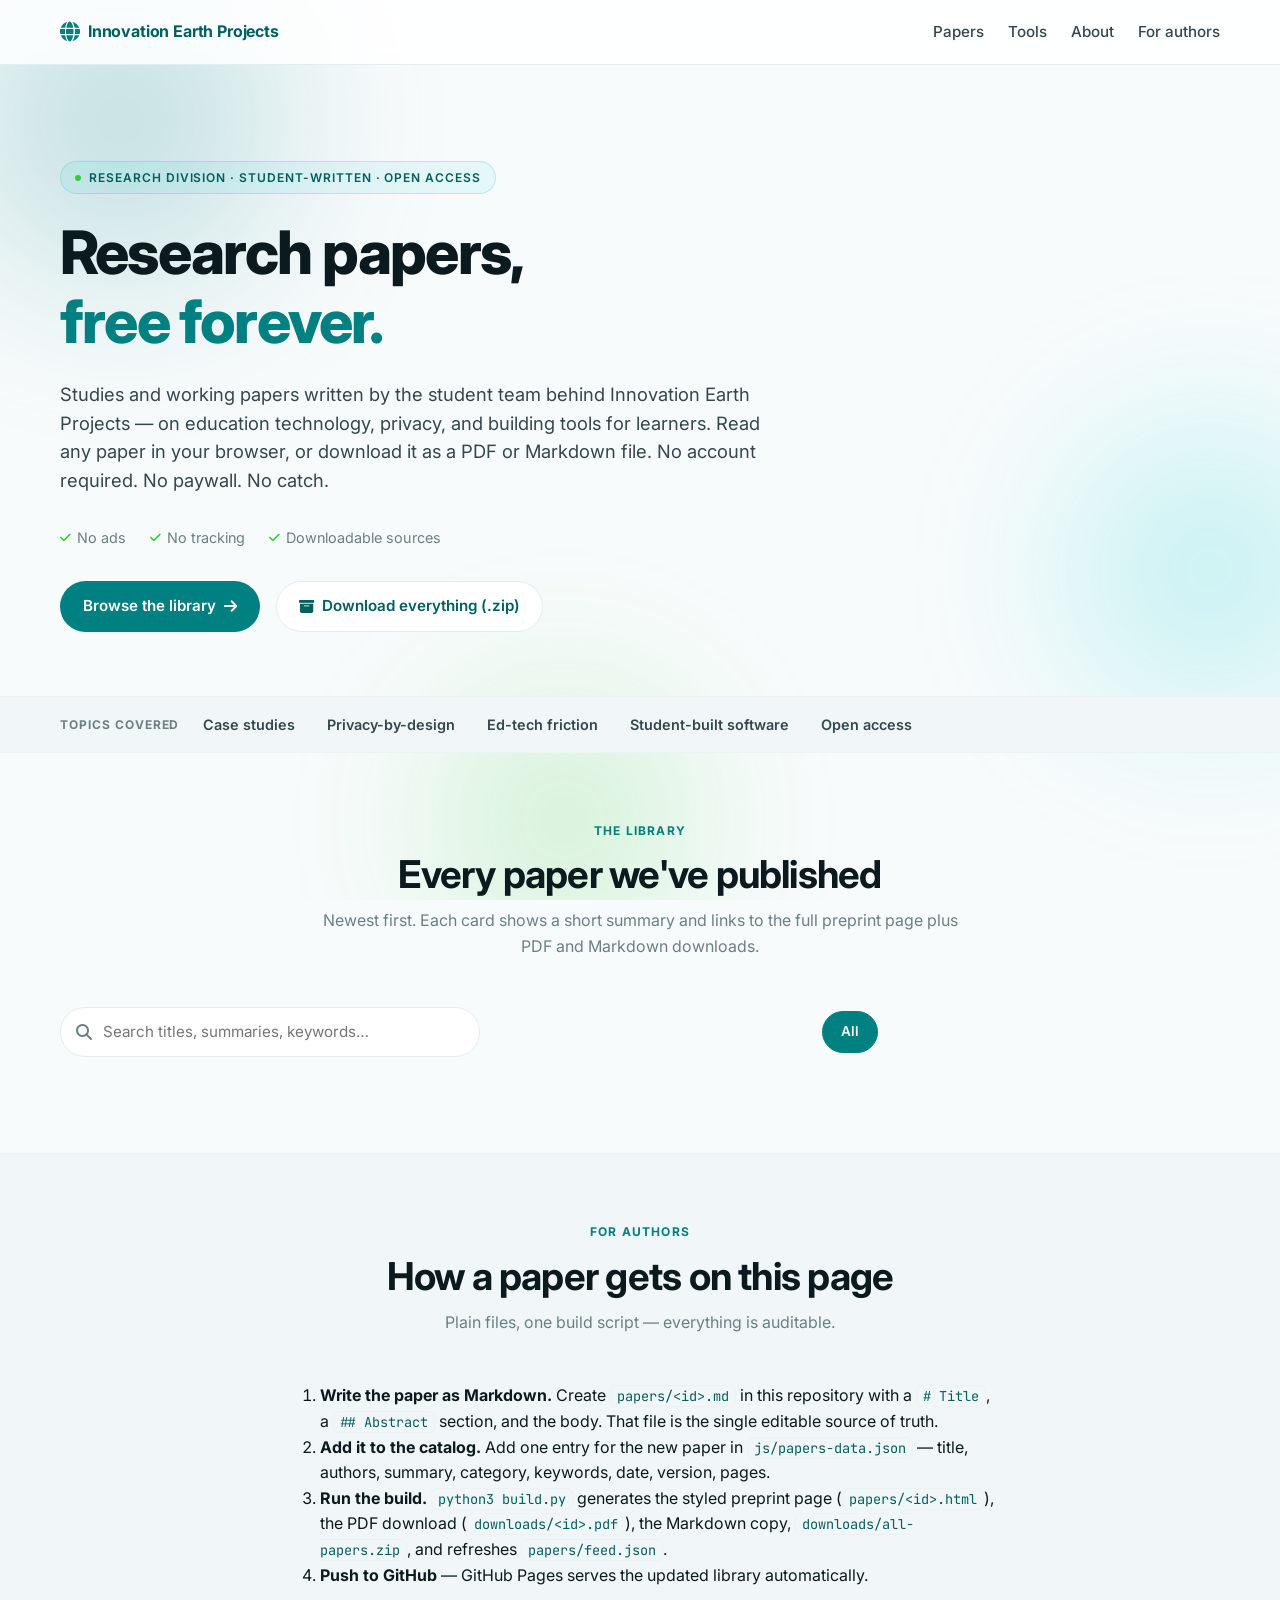
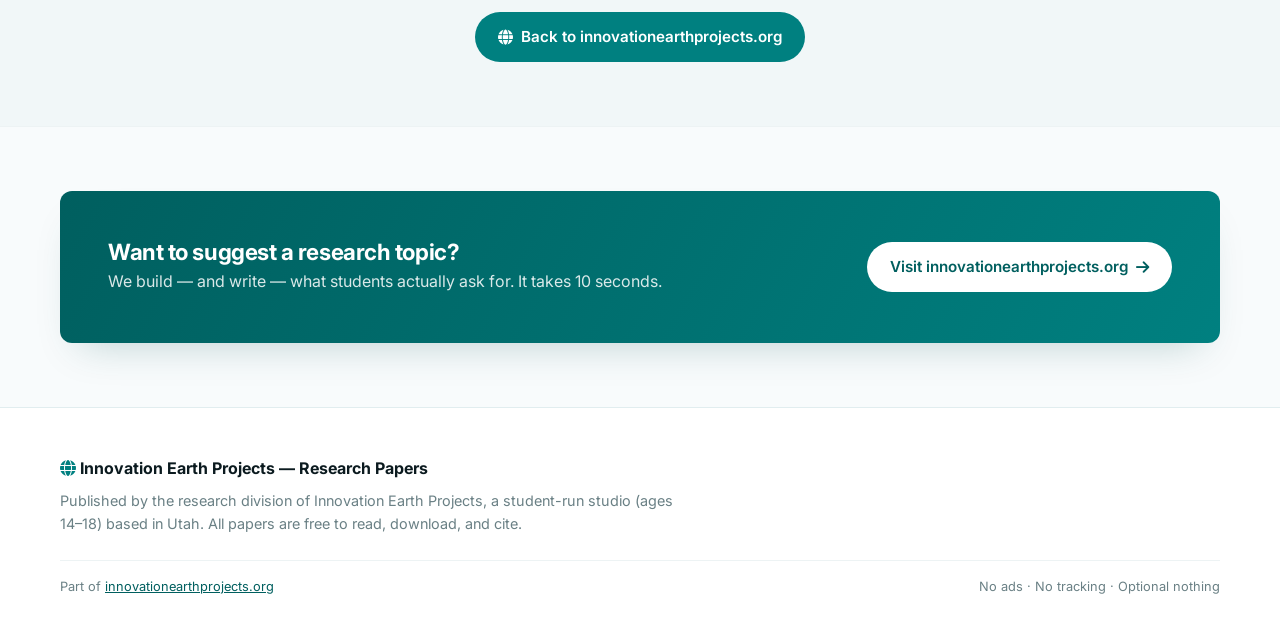
==== index.html @ 9d974336 "Remove admin publishing; this is a download site the main website links to Per new direction: no sha" ====
<!DOCTYPE html>
<html lang="en">
<head>
<meta charset="UTF-8" />
<meta name="viewport" content="width=device-width, initial-scale=1.0" />
<title>Research Papers — Innovation Earth Projects</title>
<meta name="description" content="Free research papers from the research division of Innovation Earth Projects. Read online or download as PDF — no account required." />
<link rel="preconnect" href="https://fonts.googleapis.com" />
<link rel="preconnect" href="https://fonts.gstatic.com" crossorigin />
<link href="https://fonts.googleapis.com/css2?family=Inter:wght@400;500;600;700;800&family=JetBrains+Mono:wght@500;700&display=swap" rel="stylesheet" />
<link rel="stylesheet" href="https://cdnjs.cloudflare.com/ajax/libs/font-awesome/6.4.0/css/all.min.css" />
<link rel="stylesheet" href="css/styles.css" />
</head>
<body data-page="library">

<!-- Decorative animated background (see css/styles.css section 5) -->
<div class="bg-orbs" aria-hidden="true">
  <span class="orb orb--teal"></span>
  <span class="orb orb--cyan"></span>
  <span class="orb orb--lime"></span>
</div>

<header class="nav">
  <div class="nav__inner">
    <!-- Brand links back to the main IEP website -->
    <a class="nav__brand" href="https://innovationearthprojects.org/home/">
      <span class="nav__mark"><i class="fas fa-globe"></i></span>
      <span class="nav__wordmark">Innovation Earth Projects</span>
    </a>
    <nav class="nav__links">
      <a href="index.html">Papers</a>
      <a href="https://innovationearthprojects.org/products">Tools</a>
      <a href="https://innovationearthprojects.org/about">About</a>
      <a href="#how-to-add">For authors</a>
    </nav>
  </div>
</header>

<main>

  <!-- HERO -->
  <section class="hero">
    <div class="container">
      <span class="eyebrow--animated">
        <span class="eyebrow__dot"></span>
        Research division · Student-written · Open access
      </span>
      <h1 class="hero__title">Research papers,<br /><span class="accent">free forever.</span></h1>
      <p class="hero__lede">
        Studies and working papers written by the student team behind
        Innovation Earth Projects — on education technology, privacy,
        and building tools for learners. Read any paper in your browser,
        or download it as a PDF or Markdown file. No account required.
        No paywall. No catch.
      </p>
      <ul class="hero__meta">
        <li><i class="fas fa-check"></i> No ads</li>
        <li><i class="fas fa-check"></i> No tracking</li>
        <li><i class="fas fa-check"></i> Downloadable sources</li>
      </ul>
      <div class="hero__actions">
        <a href="#library" class="btn btn--primary">Browse the library <i class="fas fa-arrow-right"></i></a>
        <a href="downloads/all-papers.zip" class="btn btn--secondary" download><i class="fas fa-box-archive"></i> Download everything (.zip)</a>
      </div>
    </div>
  </section>

  <!-- TRUST BAR -->
  <section class="trust-bar">
    <div class="container trust-bar__inner">
      <span class="trust-bar__label">Topics covered</span>
      <div class="trust-bar__logos">
        <span>Case studies</span><span>Privacy-by-design</span><span>Ed-tech friction</span>
        <span>Student-built software</span><span>Open access</span>
      </div>
    </div>
  </section>

  <!-- PAPER LIBRARY: cards are generated by js/papers.js from js/papers-data.json -->
  <section class="section" id="library">
    <div class="container">
      <header class="section__head reveal">
        <span class="eyebrow">The library</span>
        <h2 class="section__title">Every paper we've published</h2>
        <p class="section__sub">Newest first. Each card shows a short summary and links to the full preprint page plus PDF and Markdown downloads.</p>
      </header>

      <div class="library-controls reveal">
        <div class="search">
          <i class="fas fa-magnifying-glass"></i>
          <input id="paper-search" type="search" placeholder="Search titles, summaries, keywords…" aria-label="Search papers" />
        </div>
        <div class="filters" id="category-filters"><!-- buttons injected by papers.js --></div>
        <span class="result-count" id="result-count" aria-live="polite"></span>
      </div>

      <div class="grid" id="paper-grid"><!-- paper cards injected by papers.js --></div>
      <p id="no-results" hidden>No papers match your search yet. Try different words — or <a href="https://innovationearthprojects.org/home/">suggest a topic</a>.</p>
    </div>
  </section>

  <!-- HOW TO ADD A PAPER (author instructions, human-auditable) -->
  <section class="section section--tint" id="how-to-add">
    <div class="container">
      <header class="section__head reveal">
        <span class="eyebrow">For authors</span>
        <h2 class="section__title">How a paper gets on this page</h2>
        <p class="section__sub">Plain files, one build script — everything is auditable.</p>
      </header>
      <ol class="num-list container" style="max-width:720px;margin-inline:auto;font-size:1rem">
        <li><strong>Write the paper as Markdown.</strong> Create <code>papers/&lt;id&gt;.md</code> in this repository with a <code># Title</code>, a <code>## Abstract</code> section, and the body. That file is the single editable source of truth.</li>
        <li><strong>Add it to the catalog.</strong> Add one entry for the new paper in <code>js/papers-data.json</code> — title, authors, summary, category, keywords, date, version, pages.</li>
        <li><strong>Run the build.</strong> <code>python3 build.py</code> generates the styled preprint page (<code>papers/&lt;id&gt;.html</code>), the PDF download (<code>downloads/&lt;id&gt;.pdf</code>), the Markdown copy, <code>downloads/all-papers.zip</code>, and refreshes <code>papers/feed.json</code>.</li>
        <li><strong>Push to GitHub</strong> — GitHub Pages serves the updated library automatically.</li>
      </ol>
      <div class="container" style="text-align:center;margin-top:1.5rem">
        <a href="https://innovationearthprojects.org/home/" class="btn btn--primary"><i class="fas fa-globe"></i> Back to innovationearthprojects.org</a>
      </div>
    </div>
  </section>

  <!-- CTA BAND -->
  <section class="section">
    <div class="container">
      <div class="cta reveal">
        <div>
          <h2>Want to suggest a research topic?</h2>
          <p>We build — and write — what students actually ask for. It takes 10 seconds.</p>
        </div>
        <a href="https://innovationearthprojects.org/home/" class="btn btn--primary">
          Visit innovationearthprojects.org <i class="fas fa-arrow-right"></i>
        </a>
      </div>
    </div>
  </section>

</main>

<footer class="footer">
  <div class="container">
    <div class="footer__brand"><i class="fas fa-globe" style="color:var(--teal)"></i> Innovation Earth Projects — Research Papers</div>
    <p class="footer__tagline">Published by the research division of Innovation Earth Projects, a student-run studio (ages 14–18) based in Utah. All papers are free to read, download, and cite.</p>
    <div class="footer__bottom">
      <span>Part of <a href="https://innovationearthprojects.org/home/">innovationearthprojects.org</a></span>
      <span>No ads · No tracking · Optional nothing</span>
    </div>
  </div>
</footer>

<script src="js/papers.js"></script>
<script src="js/main.js"></script>
</body>
</html>
---- css/styles.css ----
/* ============================================================
   styles.css — Innovation Earth Projects · Research Papers site
   ------------------------------------------------------------
   Design tokens replicate the IEP main site (teal/cyan/lime,
   Inter + JetBrains Mono). Sections are numbered so a human
   reviewer can jump straight to what they need:

     1. Design tokens          6. Hero
     2. Base / typography      7. Library grid + paper cards
     3. Navigation             8. Filters + search bar
     4. Buttons / chips        9. Paper detail page
     5. Background orbs       10. Footer, motion, print
   ============================================================ */

/* ---------- 1. DESIGN TOKENS (from innovationearthprojects.org) ---------- */
:root {
  --teal:#008080; --teal-deep:#005F5F; --cyan:#00CED1; --blue:#1E90FF;
  --lime:#32CD32; --green-dark:#006400;
  --bg:#F8FBFC; --surface:#FFFFFF; --surface-alt:#F1F7F8;
  --border:#E1EDEF; --border-soft:#EDF3F4;
  --ink:#0B1A1F; --ink-soft:#33474D; --muted:#6A8085;
  --font:'Inter',system-ui,-apple-system,'Segoe UI',Roboto,sans-serif;
  --mono:'JetBrains Mono',ui-monospace,Menlo,monospace;
  --fs-display:clamp(2.25rem,5vw,3.75rem);
  --s-2:8px; --s-3:12px; --s-4:16px; --s-5:24px; --s-6:32px; --s-7:48px; --s-8:64px; --s-9:96px;
  --r-sm:6px; --r-md:8px; --r-lg:12px; --r-pill:999px;
  --shadow-sm:0 1px 2px rgba(0,60,60,.05);
  --shadow-md:0 8px 24px -12px rgba(0,80,80,.15);
  --shadow-lg:0 20px 40px -20px rgba(0,80,80,.25);
  --ease:cubic-bezier(.2,.7,.2,1); --dur:200ms;
  --container:1160px; --nav-h:64px;
}

/* ---------- 2. BASE ---------- */
*,*::before,*::after{box-sizing:border-box}
html{scroll-behavior:smooth;-webkit-text-size-adjust:100%;scroll-padding-top:calc(var(--nav-h) + var(--s-4))}
body{margin:0;font-family:var(--font);font-size:1rem;line-height:1.6;color:var(--ink);
  background:var(--bg);-webkit-font-smoothing:antialiased;min-height:100vh;display:flex;flex-direction:column}
main{flex:1}
a{color:var(--teal-deep)}
h1,h2,h3,h4{margin:0 0 var(--s-3);color:var(--ink);letter-spacing:-0.02em;line-height:1.15;font-weight:700}
p{margin:0 0 var(--s-4);color:var(--ink-soft)}
code{font-family:var(--mono);background:var(--surface-alt);border:1px solid var(--border-soft);
  border-radius:var(--r-sm);padding:1px 6px;font-size:.85em;color:var(--teal-deep)}
ul{padding-left:var(--s-5);color:var(--ink-soft)}
.container{width:min(var(--container),100% - 2rem);margin-inline:auto}

/* ---------- 3. NAVIGATION (sticky glass bar, as on the IEP site) ---------- */
.nav{position:sticky;top:0;z-index:50;background:rgba(255,255,255,.85);
  backdrop-filter:saturate(140%) blur(10px);-webkit-backdrop-filter:saturate(140%) blur(10px);
  border-bottom:1px solid var(--border)}
.nav__inner{width:min(var(--container),100% - 2rem);margin-inline:auto;height:var(--nav-h);
  display:flex;align-items:center;gap:var(--s-5)}
.nav__brand{display:inline-flex;align-items:center;gap:var(--s-2);color:var(--teal-deep);
  font-weight:700;font-size:1rem;letter-spacing:-0.01em;text-decoration:none}
.nav__mark{display:inline-flex;color:var(--teal);font-size:1.25rem}
.nav__links{display:flex;gap:var(--s-5);margin-left:auto}
.nav__links a{position:relative;color:var(--ink-soft);font-weight:500;font-size:.95rem;
  padding:6px 0;text-decoration:none;transition:color var(--dur) var(--ease)}
.nav__links a::before{content:"";position:absolute;left:0;bottom:-2px;width:100%;height:2px;
  background:var(--cyan);transform:scaleX(0);transform-origin:left;transition:transform .3s var(--ease)}
.nav__links a:hover{color:var(--teal)}
.nav__links a:hover::before{transform:scaleX(1)}
@media(max-width:720px){.nav__links{display:none}}

/* ---------- 4. BUTTONS & CHIPS ---------- */
.btn{display:inline-flex;align-items:center;gap:8px;padding:12px 22px;border-radius:var(--r-pill);
  font-weight:600;font-size:.95rem;text-decoration:none;border:1px solid transparent;
  transition:transform var(--dur) var(--ease), box-shadow var(--dur) var(--ease), background var(--dur)}
.btn--primary{background:var(--teal);color:#fff}
.btn--primary:hover{background:var(--teal-deep);transform:translateY(-2px);box-shadow:0 8px 20px -8px rgba(0,128,128,.5)}
.btn--secondary{background:var(--surface);color:var(--teal-deep);border-color:var(--border)}
.btn--secondary:hover{border-color:var(--cyan);transform:translateY(-2px)}
.btn--ghost{background:transparent;color:var(--muted)}
.btn--ghost:hover{color:var(--teal)}
.btn--sm{padding:9px 16px;font-size:.85rem}
.chip{padding:8px 14px;background:var(--surface);border:1px solid var(--border);border-radius:var(--r-pill);
  font-size:.8rem;color:var(--ink-soft);display:inline-flex;align-items:center;gap:6px}

/* ---------- 5. BACKGROUND ORBS (hero signature effect) ---------- */
.bg-orbs{position:fixed;inset:0;pointer-events:none;overflow:hidden;z-index:0}
.bg-orbs .orb{position:absolute;border-radius:50%;filter:blur(80px);opacity:.3;will-change:transform}
.orb--teal{width:480px;height:480px;background:radial-gradient(circle,var(--teal) 0%,transparent 70%);
  top:-120px;left:-120px;animation:float1 20s ease-in-out infinite}
.orb--cyan{width:420px;height:420px;background:radial-gradient(circle,var(--cyan) 0%,transparent 70%);
  top:40%;right:-140px;animation:float2 24s ease-in-out infinite}
.orb--lime{width:360px;height:360px;background:radial-gradient(circle,var(--lime) 0%,transparent 70%);
  bottom:-100px;left:30%;animation:float3 28s ease-in-out infinite}
@keyframes float1{0%,100%{transform:translate(0,0) scale(1)}50%{transform:translate(80px,60px) scale(1.1)}}
@keyframes float2{0%,100%{transform:translate(0,0) scale(1)}50%{transform:translate(-100px,80px) scale(.95)}}
@keyframes float3{0%,100%{transform:translate(0,0) scale(1)}50%{transform:translate(60px,-80px) scale(1.05)}}
main,.nav,.footer{position:relative;z-index:1}

/* ---------- 6. HERO ---------- */
.hero{padding:var(--s-9) 0 var(--s-8);border-bottom:1px solid var(--border-soft);position:relative;overflow:hidden}
.eyebrow--animated{display:inline-flex;align-items:center;gap:8px;padding:6px 14px;
  background:rgba(0,206,209,.08);border:1px solid rgba(0,206,209,.25);border-radius:var(--r-pill);
  color:var(--teal-deep);font-size:.75rem;font-weight:600;letter-spacing:.08em;text-transform:uppercase;
  margin-bottom:var(--s-5);animation:slideDown .6s var(--ease) both}
.eyebrow__dot{width:6px;height:6px;border-radius:50%;background:var(--lime);
  box-shadow:0 0 0 0 rgba(50,205,50,.6);animation:pulseRing 2s infinite}
@keyframes pulseRing{0%{box-shadow:0 0 0 0 rgba(50,205,50,.6)}70%{box-shadow:0 0 0 10px rgba(50,205,50,0)}100%{box-shadow:0 0 0 0 rgba(50,205,50,0)}}
@keyframes slideDown{from{opacity:0;transform:translateY(-10px)}to{opacity:1;transform:translateY(0)}}
.hero__title{font-size:var(--fs-display);margin-bottom:var(--s-5);font-weight:800;letter-spacing:-0.03em}
.hero__title .accent{color:var(--teal)}
.hero__lede{font-size:1.15rem;line-height:1.55;color:var(--ink-soft);max-width:60ch;margin-bottom:var(--s-6)}
.hero__actions{display:flex;flex-wrap:wrap;gap:var(--s-4)}
.hero__meta{list-style:none;padding:0;margin:0 0 var(--s-6);display:flex;flex-wrap:wrap;gap:var(--s-5);
  color:var(--muted);font-size:.9rem}
.hero__meta li{display:inline-flex;align-items:center;gap:6px}
.hero__meta i{color:var(--lime);font-size:.85em}

/* Trust bar strip under hero */
.trust-bar{background:var(--surface-alt);border-bottom:1px solid var(--border-soft);padding:var(--s-4) 0}
.trust-bar__inner{display:flex;align-items:center;gap:var(--s-5);flex-wrap:wrap}
.trust-bar__label{font-size:.75rem;font-weight:700;letter-spacing:.08em;text-transform:uppercase;color:var(--muted)}
.trust-bar__logos{display:flex;gap:var(--s-6);flex-wrap:wrap}
.trust-bar__logos span{font-weight:600;color:var(--ink-soft);font-size:.9rem}

/* ---------- 7. SECTIONS + LIBRARY GRID ---------- */
.section{padding:var(--s-8) 0}
.section--tint{background:var(--surface-alt);border-block:1px solid var(--border-soft)}
.section__head{text-align:center;max-width:640px;margin:0 auto var(--s-7)}
.eyebrow{display:inline-block;font-size:.75rem;font-weight:700;letter-spacing:.1em;
  text-transform:uppercase;color:var(--teal);margin-bottom:var(--s-3)}
.section__title{font-size:clamp(1.6rem,3.4vw,2.4rem)}
.section__sub{color:var(--muted)}

.grid{display:grid;grid-template-columns:repeat(auto-fill,minmax(320px,1fr));gap:var(--s-5)}
.paper-card{background:var(--surface);border:1px solid var(--border);border-radius:var(--r-lg);
  padding:var(--s-6);display:flex;flex-direction:column;gap:var(--s-3);
  box-shadow:var(--shadow-sm);transition:transform .25s var(--ease), box-shadow .25s var(--ease)}
.paper-card:hover{transform:translateY(-4px);box-shadow:var(--shadow-md)}
.paper-card[hidden]{display:none}
.paper-card__top{display:flex;justify-content:space-between;align-items:center}
.paper-card__num{font-family:var(--mono);font-size:.8rem;font-weight:700;color:var(--muted)}
.badge{padding:4px 12px;border-radius:var(--r-pill);font-size:.7rem;font-weight:700;
  letter-spacing:.05em;text-transform:uppercase}
.badge--new{background:rgba(50,205,50,.12);color:var(--green-dark)}
.badge--live{background:rgba(0,206,209,.12);color:var(--teal-deep)}
.badge--draft{background:rgba(106,128,133,.15);color:var(--muted)}
.paper-card__title{font-size:1.05rem;line-height:1.3}
.paper-card__title a{color:inherit;text-decoration:none}
.paper-card__title a:hover{color:var(--teal-deep)}
.paper-card__authors{font-size:.82rem;color:var(--teal-deep);margin:0;font-weight:600}
.paper-card__authors i{color:var(--cyan);margin-right:4px}
.paper-card__summary{font-size:.9rem;color:var(--muted);flex:1}
.paper-card__meta{list-style:none;padding:0;margin:0;display:flex;flex-wrap:wrap;gap:var(--s-4);
  font-size:.8rem;color:var(--muted)}
.paper-card__meta i{color:var(--cyan);margin-right:4px}
.paper-card__actions{display:flex;flex-wrap:wrap;gap:var(--s-2);margin-top:var(--s-2)}
.load-error{color:#b00020;padding:var(--s-5);background:#fff;border:1px solid var(--border);border-radius:var(--r-lg)}

/* ---------- 8. FILTERS + SEARCH ---------- */
.library-controls{display:flex;flex-wrap:wrap;gap:var(--s-4);align-items:center;
  justify-content:space-between;margin-bottom:var(--s-6)}
.search{position:relative;flex:1;min-width:260px;max-width:420px}
.search input{width:100%;padding:12px 16px 12px 42px;border:1px solid var(--border);
  border-radius:var(--r-pill);font:inherit;font-size:.95rem;background:var(--surface);color:var(--ink)}
.search input:focus{outline:2px solid var(--cyan);outline-offset:1px;border-color:var(--teal)}
.search i{position:absolute;left:16px;top:50%;transform:translateY(-50%);color:var(--muted)}
.filters{display:flex;flex-wrap:wrap;gap:var(--s-2)}
.filter-btn{padding:9px 18px;border-radius:var(--r-pill);border:1px solid var(--border);
  background:var(--surface);color:var(--ink-soft);font:inherit;font-size:.85rem;font-weight:600;
  cursor:pointer;transition:all var(--dur) var(--ease)}
.filter-btn:hover{border-color:var(--cyan);color:var(--teal)}
.filter-btn.is-active{background:var(--teal);border-color:var(--teal);color:#fff}
.result-count{font-size:.85rem;color:var(--muted);white-space:nowrap}
#no-results{text-align:center;color:var(--muted);padding:var(--s-8) 0}

/* ---------- 9. PAPER DETAIL PAGE (preprint layout) ---------- */
.paper{max-width:860px;margin:0 auto}
.paper p{text-align:justify;hyphens:auto;color:var(--ink-soft)}
.paper h1{font-size:clamp(2rem,4vw,3rem);margin-bottom:var(--s-5)}
.paper h2{font-size:clamp(1.5rem,3vw,2rem);margin-top:var(--s-8);padding-bottom:var(--s-2);
  border-bottom:2px solid var(--cyan);color:var(--teal-deep)}
.paper h3{font-size:1.25rem;margin-top:var(--s-6);color:var(--teal-deep)}

/* 9a. Preprint header block: series label, title, authors, badge grid */
.paper-header{margin-bottom:var(--s-6)}
.paper-header__series{display:inline-block;font-family:var(--mono);font-size:.75rem;font-weight:700;
  letter-spacing:.08em;text-transform:uppercase;color:var(--teal);background:rgba(0,206,209,.1);
  border:1px solid rgba(0,206,209,.35);border-radius:var(--r-pill);padding:5px 14px;margin-bottom:var(--s-4)}
.paper-header .h1{font-size:clamp(1.9rem,4vw,2.9rem);margin-bottom:var(--s-4)}
.paper-header__authors{font-weight:600;color:var(--ink);font-size:1.05rem;margin-bottom:var(--s-4)}
.paper-header__authors i{color:var(--teal);margin-right:6px}
.paper-header__front{display:flex;flex-wrap:wrap;gap:var(--s-2);margin-bottom:var(--s-5)}
.chip--fm{font-size:.75rem;background:var(--surface);border:1px solid var(--border);
  color:var(--muted);border-radius:var(--r-pill);padding:4px 12px;display:inline-block}
.paper-header__badges{display:flex;flex-wrap:wrap;gap:var(--s-3);margin:0}
.paper-header__badges div{background:var(--surface);border:1px solid var(--border);
  border-radius:var(--r-md);padding:10px 16px;box-shadow:var(--shadow-sm)}
.paper-header__badges dt{font-size:.68rem;font-weight:700;letter-spacing:.08em;text-transform:uppercase;color:var(--muted)}
.paper-header__badges dd{margin:2px 0 0;font-weight:600;font-size:.92rem;color:var(--ink)}

/* 9b. Abstract box (highlighted, standard preprint placement) */
.abstract-box{background:var(--surface);border:1px solid var(--border);border-left:4px solid var(--teal);
  border-radius:var(--r-md);padding:var(--s-5) var(--s-6);margin-bottom:var(--s-5);box-shadow:var(--shadow-sm)}
.abstract-box__title{font-size:.8rem;font-weight:700;letter-spacing:.1em;text-transform:uppercase;
  color:var(--teal-deep);margin:0 0 var(--s-3);border:none;padding:0}
.abstract-box__title i{margin-right:6px;color:var(--cyan)}
.abstract-box p:last-child{margin-bottom:0}

/* 9c. Summary & details card + citation box */
.pmeta-card{background:var(--surface-alt);border:1px solid var(--border-soft);border-radius:var(--r-lg);
  padding:var(--s-5) var(--s-6);margin-bottom:var(--s-6)}
.pmeta-card__title{font-size:.8rem;font-weight:700;letter-spacing:.1em;text-transform:uppercase;
  color:var(--teal-deep);margin:0 0 var(--s-3);border:none;padding:0}
.pmeta-card__title i{margin-right:6px;color:var(--cyan)}
.pmeta-card__text{font-size:.95rem;margin-bottom:var(--s-4)}
.pmeta{display:grid;gap:var(--s-2)}
.pmeta__row{display:flex;gap:var(--s-4);align-items:baseline;font-size:.9rem;
  padding:6px 0;border-top:1px dashed var(--border)}
.pmeta__label{flex:0 0 150px;color:var(--muted);font-weight:600;font-size:.8rem;text-transform:uppercase;letter-spacing:.05em}
.pmeta__label i{color:var(--cyan);margin-right:6px;width:14px;text-align:center}
.pmeta__value{color:var(--ink);font-weight:500}
.pmeta__value a.chip{text-decoration:none}
.citation{margin-top:var(--s-4);background:var(--surface);border:1px solid var(--border);
  border-radius:var(--r-md);padding:var(--s-4) var(--s-5)}
.citation__label{font-size:.7rem;font-weight:700;letter-spacing:.1em;text-transform:uppercase;color:var(--muted)}
.citation__text{font-size:.88rem;color:var(--ink-soft);margin:var(--s-2) 0 var(--s-3);line-height:1.5}

.rule{border:none;border-top:1px solid var(--border-soft);margin:var(--s-7) 0}
.paper table{width:100%;border-collapse:separate;border-spacing:0;background:var(--surface);
  border:1px solid var(--border);border-radius:var(--r-md);overflow:hidden;font-size:.9rem;margin:var(--s-5) 0}
.paper th{background:var(--surface-alt);text-align:left;padding:10px 14px;font-size:.8rem;
  letter-spacing:.04em;text-transform:uppercase;color:var(--muted)}
.paper td{padding:10px 14px;border-top:1px solid var(--border-soft);vertical-align:top;color:var(--ink-soft)}
.table-wrap{overflow-x:auto}
.paper-detail__crumbs{margin-bottom:var(--s-6)}
.paper-detail__crumbs a{text-decoration:none;font-weight:600;font-size:.9rem}
.paper-detail__downloads{display:flex;flex-wrap:wrap;gap:var(--s-3);margin-top:var(--s-5)}

/* CTA band (used at bottom of library page) */
.cta{display:flex;align-items:center;justify-content:space-between;gap:var(--s-5);flex-wrap:wrap;
  background:linear-gradient(120deg,var(--teal-deep),var(--teal));color:#fff;
  border-radius:var(--r-lg);padding:var(--s-7);box-shadow:var(--shadow-lg)}
.cta h2{color:#fff;margin-bottom:4px;font-size:1.4rem}
.cta p{color:rgba(255,255,255,.85);margin:0}
.cta .btn--primary{background:#fff;color:var(--teal-deep)}
.cta .btn--primary:hover{background:var(--surface-alt)}

/* ---------- 10. FOOTER, MOTION, PRINT ---------- */
.footer{border-top:1px solid var(--border);padding:var(--s-7) 0 var(--s-6);background:var(--surface)}
.footer__brand{font-weight:700;margin-bottom:var(--s-2)}
.footer__tagline{color:var(--muted);font-size:.9rem;max-width:70ch}
.footer__bottom{display:flex;justify-content:space-between;gap:var(--s-4);flex-wrap:wrap;
  margin-top:var(--s-5);padding-top:var(--s-4);border-top:1px solid var(--border-soft);
  color:var(--muted);font-size:.8rem}

.reveal{opacity:0;transform:translateY(18px);transition:opacity .6s var(--ease), transform .6s var(--ease)}
.reveal.is-visible{opacity:1;transform:none}
@media(prefers-reduced-motion:reduce){
  .reveal{opacity:1;transform:none;transition:none}
  .orb{animation:none}
  .eyebrow--animated{animation:none}
  html{scroll-behavior:auto}
}
@media print{
  .nav,.footer,.bg-orbs,.library-controls,.cta,.hero__actions,.paper-detail__downloads{display:none}
  body{background:#fff}
  .section{padding:12pt 0}
}
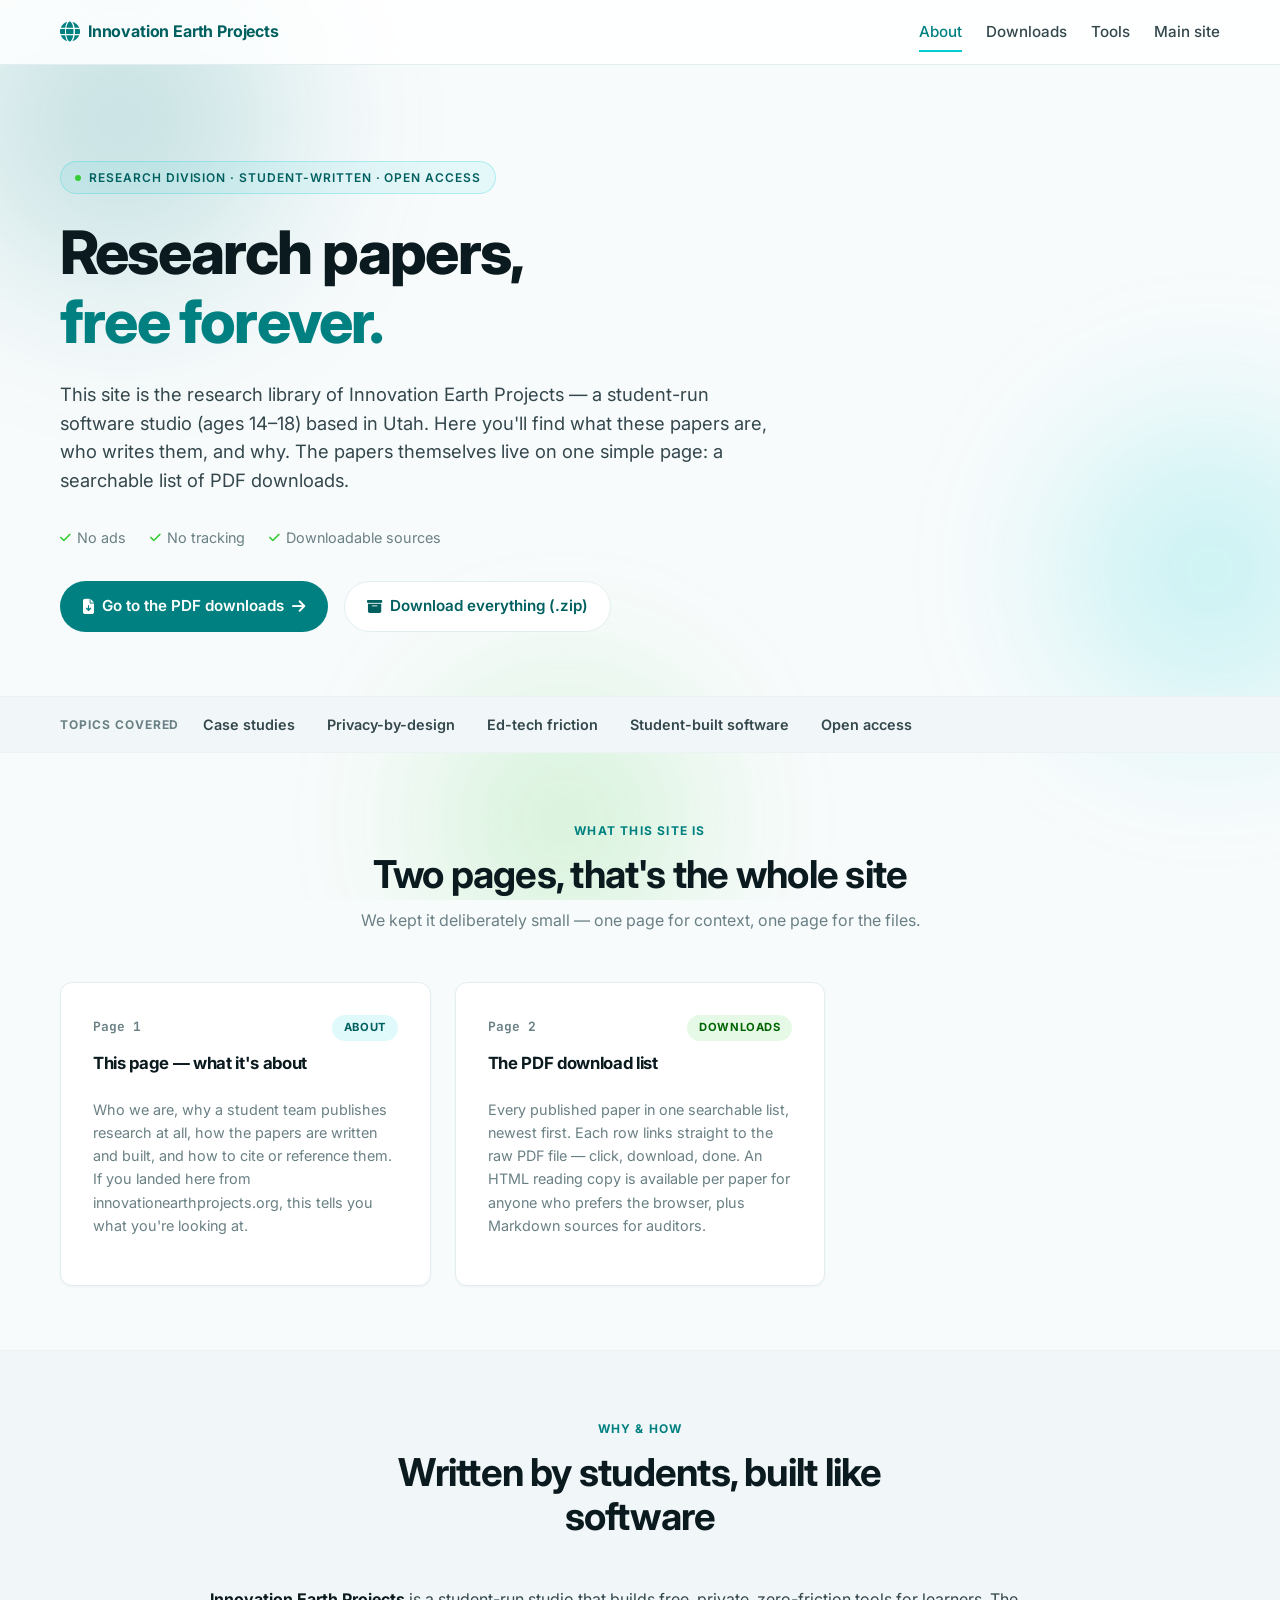
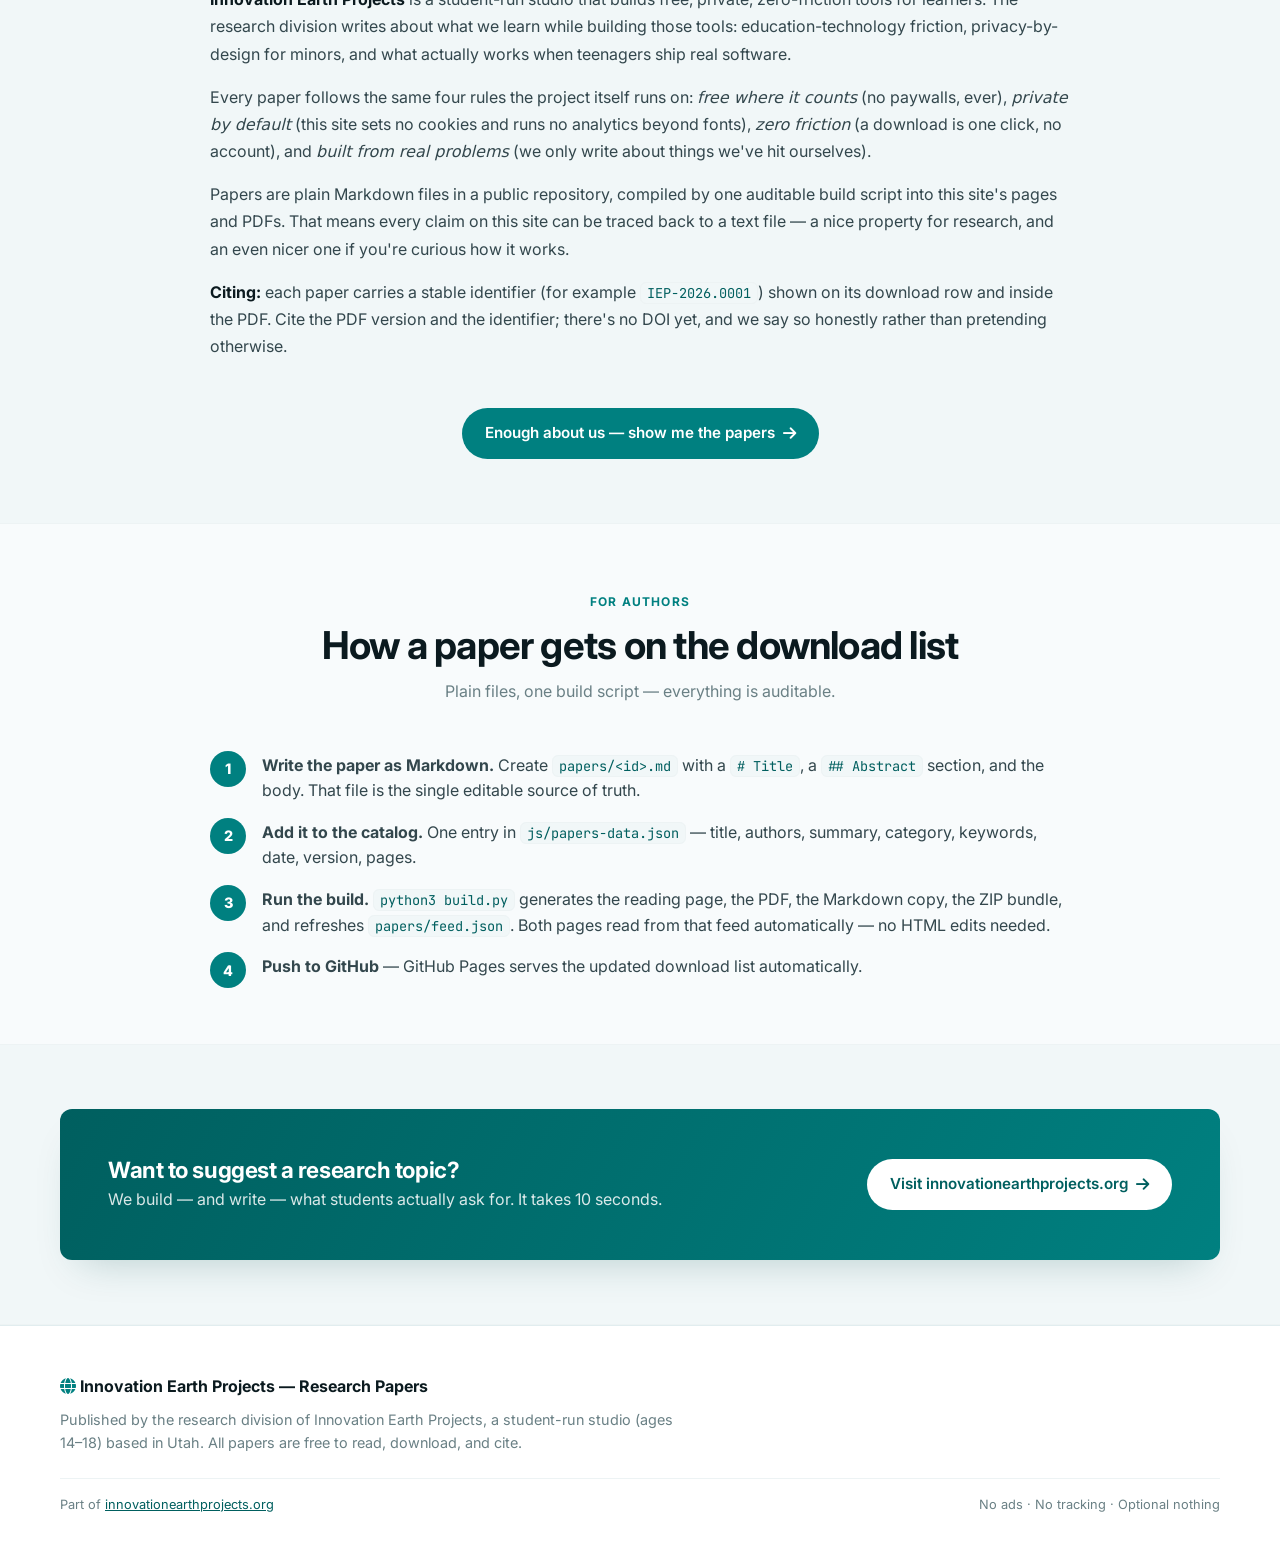
==== commit c17457bc: "Split site into About page + separate searchable PDF downloads page - index.html is now the About/wh" ====
--- a/index.html
+++ b/index.html
@@ -28,10 +28,10 @@
       <span class="nav__wordmark">Innovation Earth Projects</span>
     </a>
     <nav class="nav__links">
-      <a href="index.html">Papers</a>
+      <a href="index.html" class="is-current">About</a>
+      <a href="downloads.html">Downloads</a>
       <a href="https://innovationearthprojects.org/products">Tools</a>
-      <a href="https://innovationearthprojects.org/about">About</a>
-      <a href="#how-to-add">For authors</a>
+      <a href="https://innovationearthprojects.org/about">Main site</a>
     </nav>
   </div>
 </header>
@@ -47,11 +47,10 @@
       </span>
       <h1 class="hero__title">Research papers,<br /><span class="accent">free forever.</span></h1>
       <p class="hero__lede">
-        Studies and working papers written by the student team behind
-        Innovation Earth Projects — on education technology, privacy,
-        and building tools for learners. Read any paper in your browser,
-        or download it as a PDF or Markdown file. No account required.
-        No paywall. No catch.
+        This site is the research library of Innovation Earth Projects — a
+        student-run software studio (ages 14–18) based in Utah. Here you'll find
+        what these papers are, who writes them, and why. The papers themselves
+        live on one simple page: a searchable list of PDF downloads.
       </p>
       <ul class="hero__meta">
         <li><i class="fas fa-check"></i> No ads</li>
@@ -59,7 +58,7 @@
         <li><i class="fas fa-check"></i> Downloadable sources</li>
       </ul>
       <div class="hero__actions">
-        <a href="#library" class="btn btn--primary">Browse the library <i class="fas fa-arrow-right"></i></a>
+        <a href="downloads.html" class="btn btn--primary"><i class="fas fa-file-arrow-down"></i> Go to the PDF downloads <i class="fas fa-arrow-right"></i></a>
         <a href="downloads/all-papers.zip" class="btn btn--secondary" download><i class="fas fa-box-archive"></i> Download everything (.zip)</a>
       </div>
     </div>
@@ -76,51 +75,105 @@
     </div>
   </section>
 
-  <!-- PAPER LIBRARY: cards are generated by js/papers.js from js/papers-data.json -->
-  <section class="section" id="library">
+  <!-- WHAT THIS SITE IS -->
+  <section class="section" id="about">
     <div class="container">
       <header class="section__head reveal">
-        <span class="eyebrow">The library</span>
-        <h2 class="section__title">Every paper we've published</h2>
-        <p class="section__sub">Newest first. Each card shows a short summary and links to the full preprint page plus PDF and Markdown downloads.</p>
+        <span class="eyebrow">What this site is</span>
+        <h2 class="section__title">Two pages, that's the whole site</h2>
+        <p class="section__sub">We kept it deliberately small — one page for context, one page for the files.</p>
       </header>
-
-      <div class="library-controls reveal">
-        <div class="search">
-          <i class="fas fa-magnifying-glass"></i>
-          <input id="paper-search" type="search" placeholder="Search titles, summaries, keywords…" aria-label="Search papers" />
-        </div>
-        <div class="filters" id="category-filters"><!-- buttons injected by papers.js --></div>
-        <span class="result-count" id="result-count" aria-live="polite"></span>
-      </div>
-
-      <div class="grid" id="paper-grid"><!-- paper cards injected by papers.js --></div>
-      <p id="no-results" hidden>No papers match your search yet. Try different words — or <a href="https://innovationearthprojects.org/home/">suggest a topic</a>.</p>
-    </div>
-  </section>
-
-  <!-- HOW TO ADD A PAPER (author instructions, human-auditable) -->
-  <section class="section section--tint" id="how-to-add">
-    <div class="container">
+      <div class="grid">
+        <article class="paper-card reveal">
+          <div class="paper-card__top">
+            <span class="paper-card__num">Page 1</span>
+            <span class="badge badge--live">About</span>
+          </div>
+          <h3 class="paper-card__title"><a href="index.html">This page — what it's about</a></h3>
+          <p class="paper-card__summary">
+            Who we are, why a student team publishes research at all, how the
+            papers are written and built, and how to cite or reference them.
+            If you landed here from innovationearthprojects.org, this tells you
+            what you're looking at.
+          </p>
+        </article>
+        <article class="paper-card reveal">
+          <div class="paper-card__top">
+            <span class="paper-card__num">Page 2</span>
+            <span class="badge badge--new">Downloads</span>
+          </div>
+          <h3 class="paper-card__title"><a href="downloads.html">The PDF download list</a></h3>
+          <p class="paper-card__summary">
+            Every published paper in one searchable list, newest first. Each row
+            links straight to the raw PDF file — click, download, done. An HTML
+            reading copy is available per paper for anyone who prefers the
+            browser, plus Markdown sources for auditors.
+          </p>
+        </article>
+      </div>
+    </div>
+  </section>
+
+  <!-- WHY / HOW WE WORK -->
+  <section class="section section--tint" id="why">
+    <div class="container container--narrow">
+      <header class="section__head reveal">
+        <span class="eyebrow">Why &amp; how</span>
+        <h2 class="section__title">Written by students, built like software</h2>
+      </header>
+      <div class="prose reveal">
+        <p>
+          <strong>Innovation Earth Projects</strong> is a student-run studio that builds
+          free, private, zero-friction tools for learners. The research division
+          writes about what we learn while building those tools: education-technology
+          friction, privacy-by-design for minors, and what actually works when
+          teenagers ship real software.
+        </p>
+        <p>
+          Every paper follows the same four rules the project itself runs on:
+          <em>free where it counts</em> (no paywalls, ever), <em>private by default</em>
+          (this site sets no cookies and runs no analytics beyond fonts),
+          <em>zero friction</em> (a download is one click, no account), and
+          <em>built from real problems</em> (we only write about things we've hit ourselves).
+        </p>
+        <p>
+          Papers are plain Markdown files in a public repository, compiled by one
+          auditable build script into this site's pages and PDFs. That means every
+          claim on this site can be traced back to a text file — a nice property
+          for research, and an even nicer one if you're curious how it works.
+        </p>
+        <p>
+          <strong>Citing:</strong> each paper carries a stable identifier
+          (for example <code>IEP-2026.0001</code>) shown on its download row and
+          inside the PDF. Cite the PDF version and the identifier; there's no
+          DOI yet, and we say so honestly rather than pretending otherwise.
+        </p>
+      </div>
+      <div class="container" style="text-align:center;margin-top:var(--s-7)">
+        <a href="downloads.html" class="btn btn--primary">Enough about us — show me the papers <i class="fas fa-arrow-right"></i></a>
+      </div>
+    </div>
+  </section>
+
+  <!-- HOW A PAPER GETS HERE (author instructions, human-auditable) -->
+  <section class="section" id="how-to-add">
+    <div class="container container--narrow">
       <header class="section__head reveal">
         <span class="eyebrow">For authors</span>
-        <h2 class="section__title">How a paper gets on this page</h2>
+        <h2 class="section__title">How a paper gets on the download list</h2>
         <p class="section__sub">Plain files, one build script — everything is auditable.</p>
       </header>
-      <ol class="num-list container" style="max-width:720px;margin-inline:auto;font-size:1rem">
-        <li><strong>Write the paper as Markdown.</strong> Create <code>papers/&lt;id&gt;.md</code> in this repository with a <code># Title</code>, a <code>## Abstract</code> section, and the body. That file is the single editable source of truth.</li>
-        <li><strong>Add it to the catalog.</strong> Add one entry for the new paper in <code>js/papers-data.json</code> — title, authors, summary, category, keywords, date, version, pages.</li>
-        <li><strong>Run the build.</strong> <code>python3 build.py</code> generates the styled preprint page (<code>papers/&lt;id&gt;.html</code>), the PDF download (<code>downloads/&lt;id&gt;.pdf</code>), the Markdown copy, <code>downloads/all-papers.zip</code>, and refreshes <code>papers/feed.json</code>.</li>
-        <li><strong>Push to GitHub</strong> — GitHub Pages serves the updated library automatically.</li>
+      <ol class="num-list" style="font-size:1rem">
+        <li><strong>Write the paper as Markdown.</strong> Create <code>papers/&lt;id&gt;.md</code> with a <code># Title</code>, a <code>## Abstract</code> section, and the body. That file is the single editable source of truth.</li>
+        <li><strong>Add it to the catalog.</strong> One entry in <code>js/papers-data.json</code> — title, authors, summary, category, keywords, date, version, pages.</li>
+        <li><strong>Run the build.</strong> <code>python3 build.py</code> generates the reading page, the PDF, the Markdown copy, the ZIP bundle, and refreshes <code>papers/feed.json</code>. Both pages read from that feed automatically — no HTML edits needed.</li>
+        <li><strong>Push to GitHub</strong> — GitHub Pages serves the updated download list automatically.</li>
       </ol>
-      <div class="container" style="text-align:center;margin-top:1.5rem">
-        <a href="https://innovationearthprojects.org/home/" class="btn btn--primary"><i class="fas fa-globe"></i> Back to innovationearthprojects.org</a>
-      </div>
     </div>
   </section>
 
   <!-- CTA BAND -->
-  <section class="section">
+  <section class="section section--tint">
     <div class="container">
       <div class="cta reveal">
         <div>
@@ -147,7 +200,6 @@
   </div>
 </footer>
 
-<script src="js/papers.js"></script>
 <script src="js/main.js"></script>
 </body>
 </html>
--- a/css/styles.css
+++ b/css/styles.css
@@ -61,6 +61,8 @@
   background:var(--cyan);transform:scaleX(0);transform-origin:left;transition:transform .3s var(--ease)}
 .nav__links a:hover{color:var(--teal)}
 .nav__links a:hover::before{transform:scaleX(1)}
+.nav__links a.is-current{color:var(--teal)}
+.nav__links a.is-current::before{transform:scaleX(1)}
 @media(max-width:720px){.nav__links{display:none}}
 
 /* ---------- 4. BUTTONS & CHIPS ---------- */
@@ -168,6 +170,38 @@
 .result-count{font-size:.85rem;color:var(--muted);white-space:nowrap}
 #no-results{text-align:center;color:var(--muted);padding:var(--s-8) 0}
 
+/* ---------- 8a. DOWNLOAD PAGE (downloads.html — raw PDF list) ---------- */
+.container--narrow{max-width:860px;margin-inline:auto}
+.dl-list{list-style:none;padding:0;margin:0;display:flex;flex-direction:column;gap:var(--s-3)}
+.dl-row{display:flex;align-items:center;gap:var(--s-4);background:var(--surface);
+  border:1px solid var(--border);border-radius:var(--r-lg);padding:var(--s-4) var(--s-5);
+  box-shadow:var(--shadow-sm);transition:border-color var(--dur) var(--ease), box-shadow var(--dur) var(--ease)}
+.dl-row:hover{border-color:var(--cyan);box-shadow:var(--shadow-md)}
+.dl-row[hidden]{display:none}
+.dl-row__icon{flex:none;width:42px;height:42px;border-radius:var(--r-md);
+  background:rgba(0,128,128,.08);color:var(--teal);display:flex;align-items:center;justify-content:center;font-size:1.15rem}
+.dl-row__main{flex:1;min-width:0}
+.dl-row__title{display:block;font-weight:700;color:var(--ink);text-decoration:none;
+  font-size:.98rem;line-height:1.35;overflow:hidden;text-overflow:ellipsis}
+.dl-row__title:hover{color:var(--teal-deep)}
+.dl-row__byline{margin:2px 0 0;font-family:var(--mono);font-size:.75rem;color:var(--muted)}
+.dl-row__meta{display:flex;gap:var(--s-4);font-size:.78rem;color:var(--muted);white-space:nowrap}
+.dl-row__actions{display:flex;gap:var(--s-2);flex:none}
+.dl-footer{display:flex;flex-wrap:wrap;gap:var(--s-3);justify-content:center;margin-top:var(--s-7)}
+/* Prose + numbered steps used on the About page (index.html) */
+.prose p{color:var(--ink-soft);margin:0 0 var(--s-4);line-height:1.7}
+.prose strong{color:var(--ink)}
+.num-list{counter-reset:step;list-style:none;padding:0;margin:0;display:flex;flex-direction:column;gap:var(--s-4)}
+.num-list li{position:relative;padding-left:52px;color:var(--ink-soft);line-height:1.6}
+.num-list li::before{counter-increment:step;content:counter(step);position:absolute;left:0;top:-2px;
+  width:36px;height:36px;border-radius:var(--r-pill);background:var(--teal);color:#fff;
+  font-weight:800;display:flex;align-items:center;justify-content:center;font-size:.9rem}
+@media (max-width:720px){
+  .dl-row{flex-wrap:wrap}
+  .dl-row__meta{order:4;width:100%;padding-left:calc(42px + var(--s-4))}
+  .dl-row__actions{margin-left:auto}
+}
+
 /* ---------- 9. PAPER DETAIL PAGE (preprint layout) ---------- */
 .paper{max-width:860px;margin:0 auto}
 .paper p{text-align:justify;hyphens:auto;color:var(--ink-soft)}
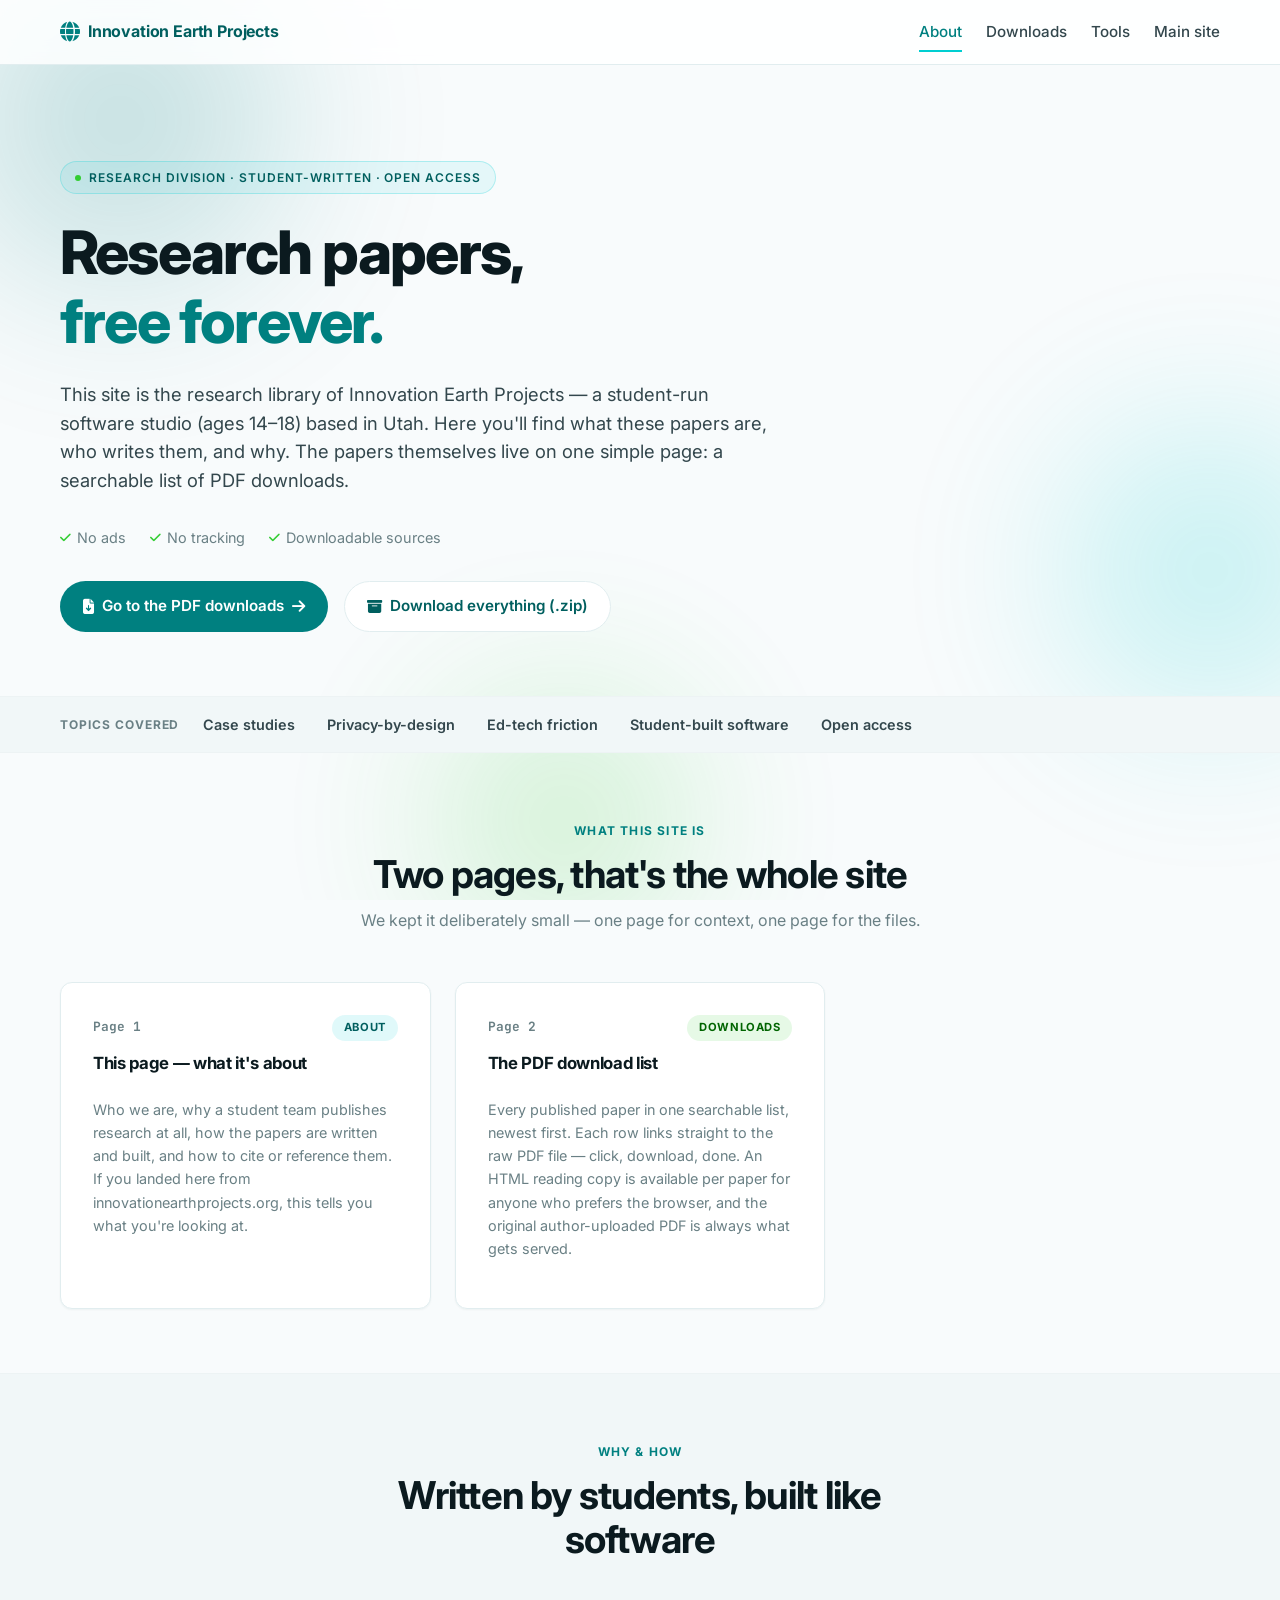
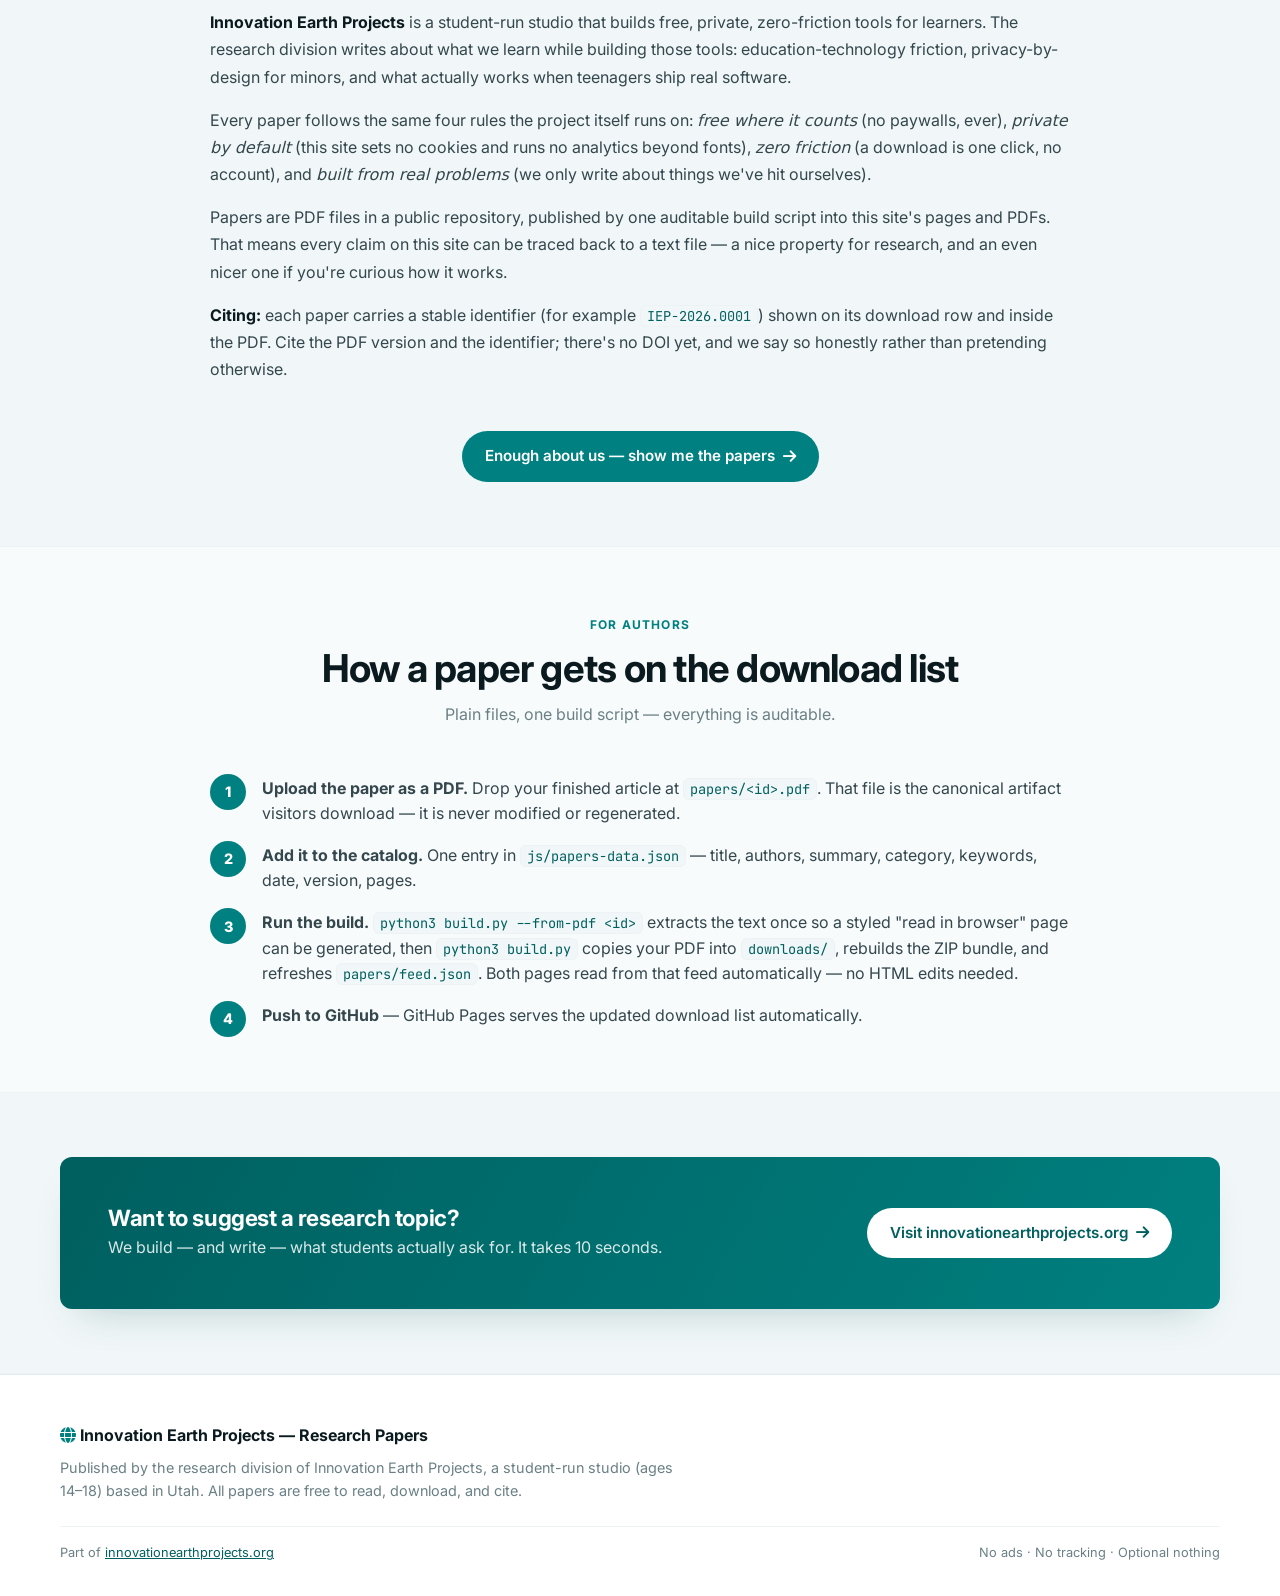
==== commit 76f2ec8e: "PDF-first publishing: uploads are PDFs, served verbatim; md sources removed; --from-pdf text extract" ====
--- a/index.html
+++ b/index.html
@@ -28,8 +28,8 @@
       <span class="nav__wordmark">Innovation Earth Projects</span>
     </a>
     <nav class="nav__links">
-      <a href="index.html" class="is-current">About</a>
-      <a href="downloads.html">Downloads</a>
+      <a href="./" class="is-current">About</a>
+      <a href="downloads/">Downloads</a>
       <a href="https://innovationearthprojects.org/products">Tools</a>
       <a href="https://innovationearthprojects.org/about">Main site</a>
     </nav>
@@ -58,7 +58,7 @@
         <li><i class="fas fa-check"></i> Downloadable sources</li>
       </ul>
       <div class="hero__actions">
-        <a href="downloads.html" class="btn btn--primary"><i class="fas fa-file-arrow-down"></i> Go to the PDF downloads <i class="fas fa-arrow-right"></i></a>
+        <a href="downloads/" class="btn btn--primary"><i class="fas fa-file-arrow-down"></i> Go to the PDF downloads <i class="fas fa-arrow-right"></i></a>
         <a href="downloads/all-papers.zip" class="btn btn--secondary" download><i class="fas fa-box-archive"></i> Download everything (.zip)</a>
       </div>
     </div>
@@ -89,7 +89,7 @@
             <span class="paper-card__num">Page 1</span>
             <span class="badge badge--live">About</span>
           </div>
-          <h3 class="paper-card__title"><a href="index.html">This page — what it's about</a></h3>
+          <h3 class="paper-card__title"><a href="./">This page — what it's about</a></h3>
           <p class="paper-card__summary">
             Who we are, why a student team publishes research at all, how the
             papers are written and built, and how to cite or reference them.
@@ -102,12 +102,12 @@
             <span class="paper-card__num">Page 2</span>
             <span class="badge badge--new">Downloads</span>
           </div>
-          <h3 class="paper-card__title"><a href="downloads.html">The PDF download list</a></h3>
+          <h3 class="paper-card__title"><a href="downloads/">The PDF download list</a></h3>
           <p class="paper-card__summary">
             Every published paper in one searchable list, newest first. Each row
             links straight to the raw PDF file — click, download, done. An HTML
             reading copy is available per paper for anyone who prefers the
-            browser, plus Markdown sources for auditors.
+            browser, and the original author-uploaded PDF is always what gets served.
           </p>
         </article>
       </div>
@@ -137,7 +137,7 @@
           <em>built from real problems</em> (we only write about things we've hit ourselves).
         </p>
         <p>
-          Papers are plain Markdown files in a public repository, compiled by one
+          Papers are PDF files in a public repository, published by one
           auditable build script into this site's pages and PDFs. That means every
           claim on this site can be traced back to a text file — a nice property
           for research, and an even nicer one if you're curious how it works.
@@ -150,7 +150,7 @@
         </p>
       </div>
       <div class="container" style="text-align:center;margin-top:var(--s-7)">
-        <a href="downloads.html" class="btn btn--primary">Enough about us — show me the papers <i class="fas fa-arrow-right"></i></a>
+        <a href="downloads/" class="btn btn--primary">Enough about us — show me the papers <i class="fas fa-arrow-right"></i></a>
       </div>
     </div>
   </section>
@@ -164,9 +164,9 @@
         <p class="section__sub">Plain files, one build script — everything is auditable.</p>
       </header>
       <ol class="num-list" style="font-size:1rem">
-        <li><strong>Write the paper as Markdown.</strong> Create <code>papers/&lt;id&gt;.md</code> with a <code># Title</code>, a <code>## Abstract</code> section, and the body. That file is the single editable source of truth.</li>
+        <li><strong>Upload the paper as a PDF.</strong> Drop your finished article at <code>papers/&lt;id&gt;.pdf</code>. That file is the canonical artifact visitors download &mdash; it is never modified or regenerated.</li>
         <li><strong>Add it to the catalog.</strong> One entry in <code>js/papers-data.json</code> — title, authors, summary, category, keywords, date, version, pages.</li>
-        <li><strong>Run the build.</strong> <code>python3 build.py</code> generates the reading page, the PDF, the Markdown copy, the ZIP bundle, and refreshes <code>papers/feed.json</code>. Both pages read from that feed automatically — no HTML edits needed.</li>
+        <li><strong>Run the build.</strong> <code>python3 build.py --from-pdf &lt;id&gt;</code> extracts the text once so a styled "read in browser" page can be generated, then <code>python3 build.py</code> copies your PDF into <code>downloads/</code>, rebuilds the ZIP bundle, and refreshes <code>papers/feed.json</code>. Both pages read from that feed automatically — no HTML edits needed.</li>
         <li><strong>Push to GitHub</strong> — GitHub Pages serves the updated download list automatically.</li>
       </ol>
     </div>
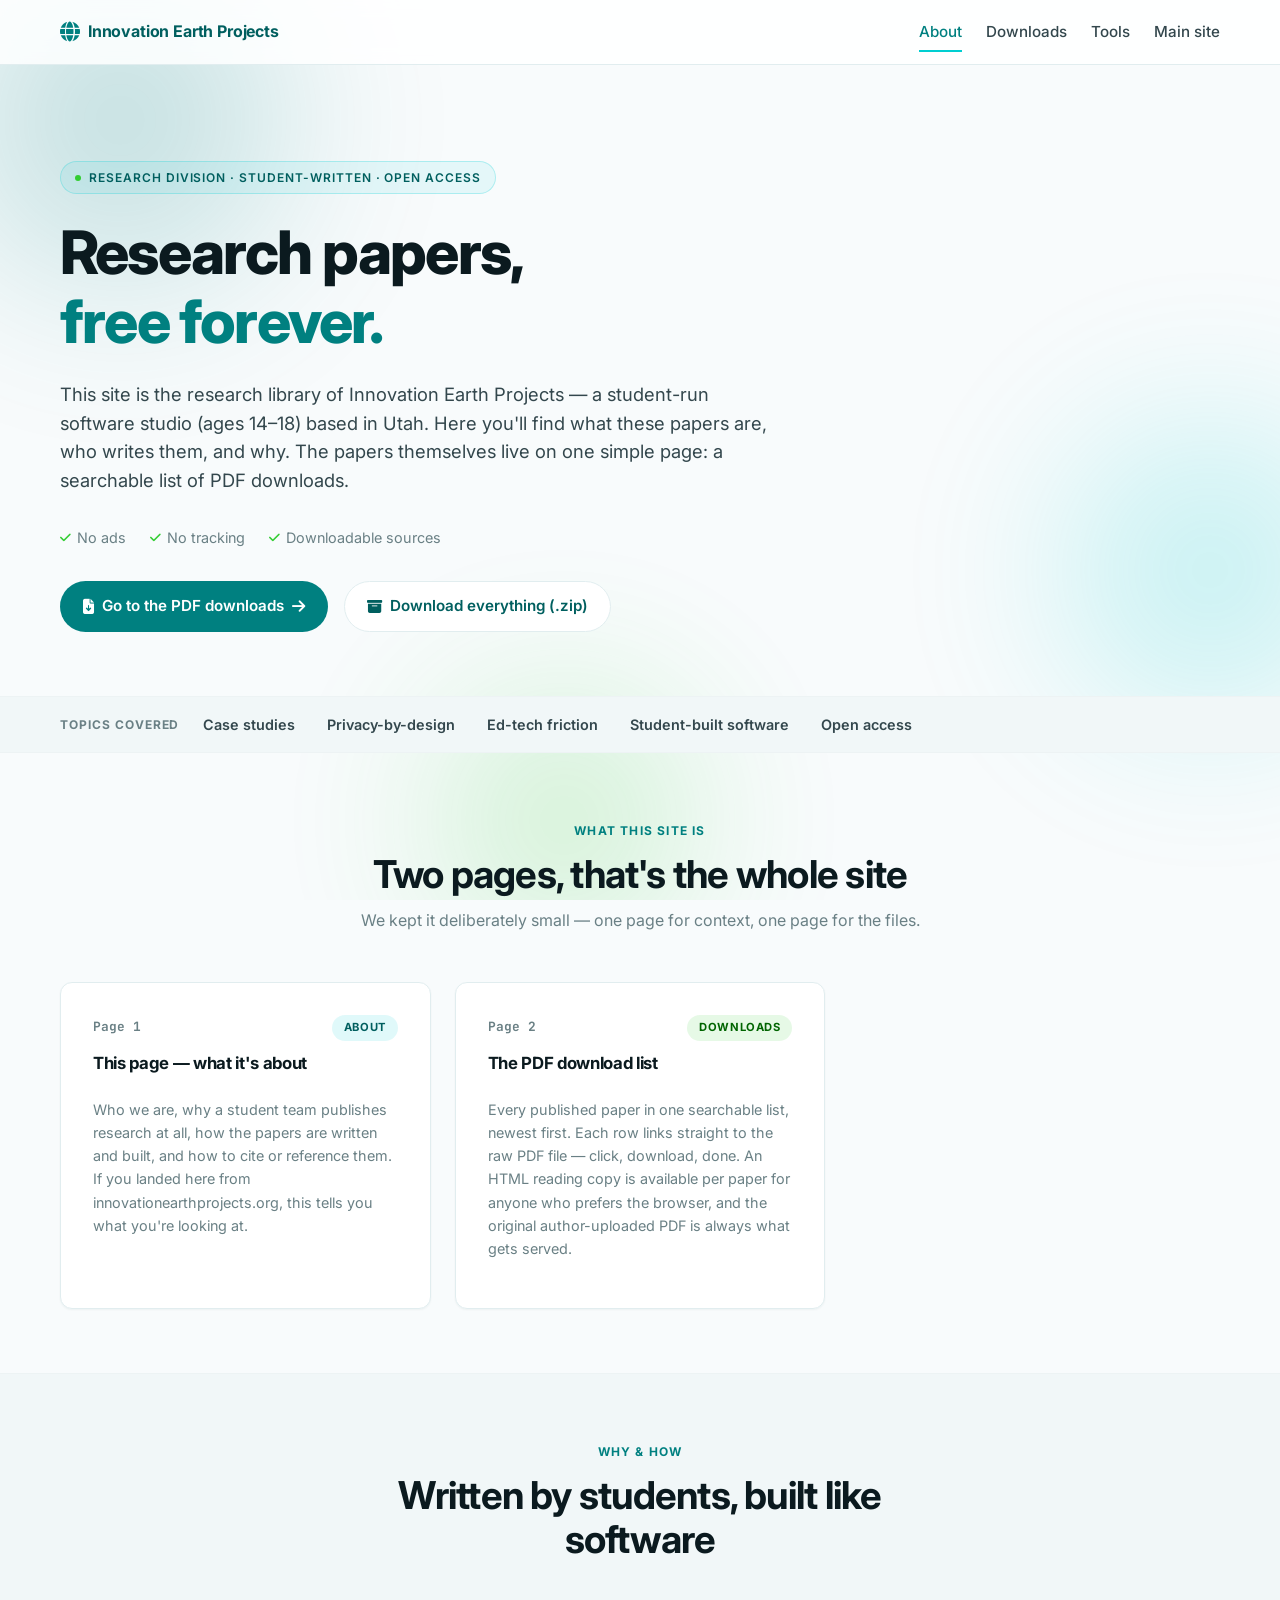
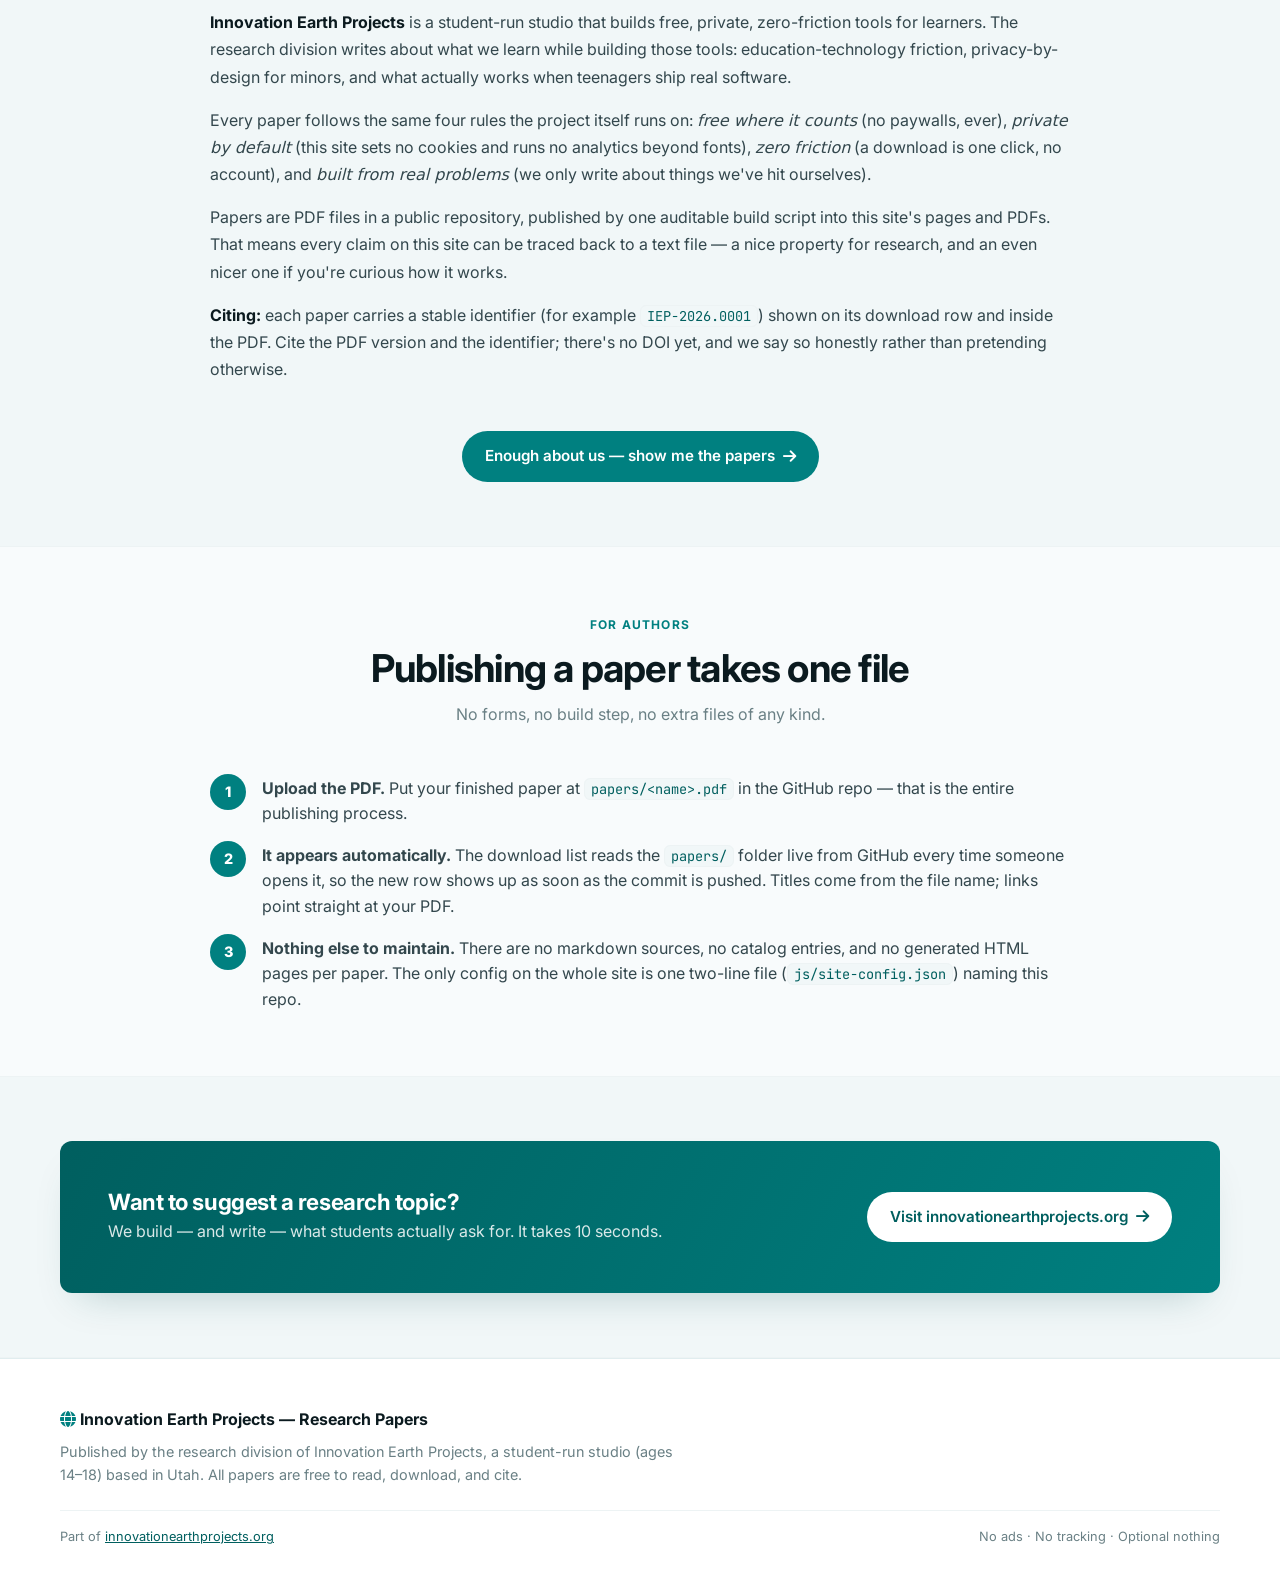
==== commit 5b68bf07: "Fully automatic publishing: drop a PDF into papers/ and it appears on the download list - js/catalog" ====
--- a/index.html
+++ b/index.html
@@ -160,14 +160,13 @@
     <div class="container container--narrow">
       <header class="section__head reveal">
         <span class="eyebrow">For authors</span>
-        <h2 class="section__title">How a paper gets on the download list</h2>
-        <p class="section__sub">Plain files, one build script — everything is auditable.</p>
+        <h2 class="section__title">Publishing a paper takes one file</h2>
+        <p class="section__sub">No forms, no build step, no extra files of any kind.</p>
       </header>
       <ol class="num-list" style="font-size:1rem">
-        <li><strong>Upload the paper as a PDF.</strong> Drop your finished article at <code>papers/&lt;id&gt;.pdf</code>. That file is the canonical artifact visitors download &mdash; it is never modified or regenerated.</li>
-        <li><strong>Add it to the catalog.</strong> One entry in <code>js/papers-data.json</code> — title, authors, summary, category, keywords, date, version, pages.</li>
-        <li><strong>Run the build.</strong> <code>python3 build.py --from-pdf &lt;id&gt;</code> extracts the text once so a styled "read in browser" page can be generated, then <code>python3 build.py</code> copies your PDF into <code>downloads/</code>, rebuilds the ZIP bundle, and refreshes <code>papers/feed.json</code>. Both pages read from that feed automatically — no HTML edits needed.</li>
-        <li><strong>Push to GitHub</strong> — GitHub Pages serves the updated download list automatically.</li>
+        <li><strong>Upload the PDF.</strong> Put your finished paper at <code>papers/&lt;name&gt;.pdf</code> in the GitHub repo &mdash; that is the entire publishing process.</li>
+        <li><strong>It appears automatically.</strong> The download list reads the <code>papers/</code> folder live from GitHub every time someone opens it, so the new row shows up as soon as the commit is pushed. Titles come from the file name; links point straight at your PDF.</li>
+        <li><strong>Nothing else to maintain.</strong> There are no markdown sources, no catalog entries, and no generated HTML pages per paper. The only config on the whole site is one two-line file (<code>js/site-config.json</code>) naming this repo.</li>
       </ol>
     </div>
   </section>
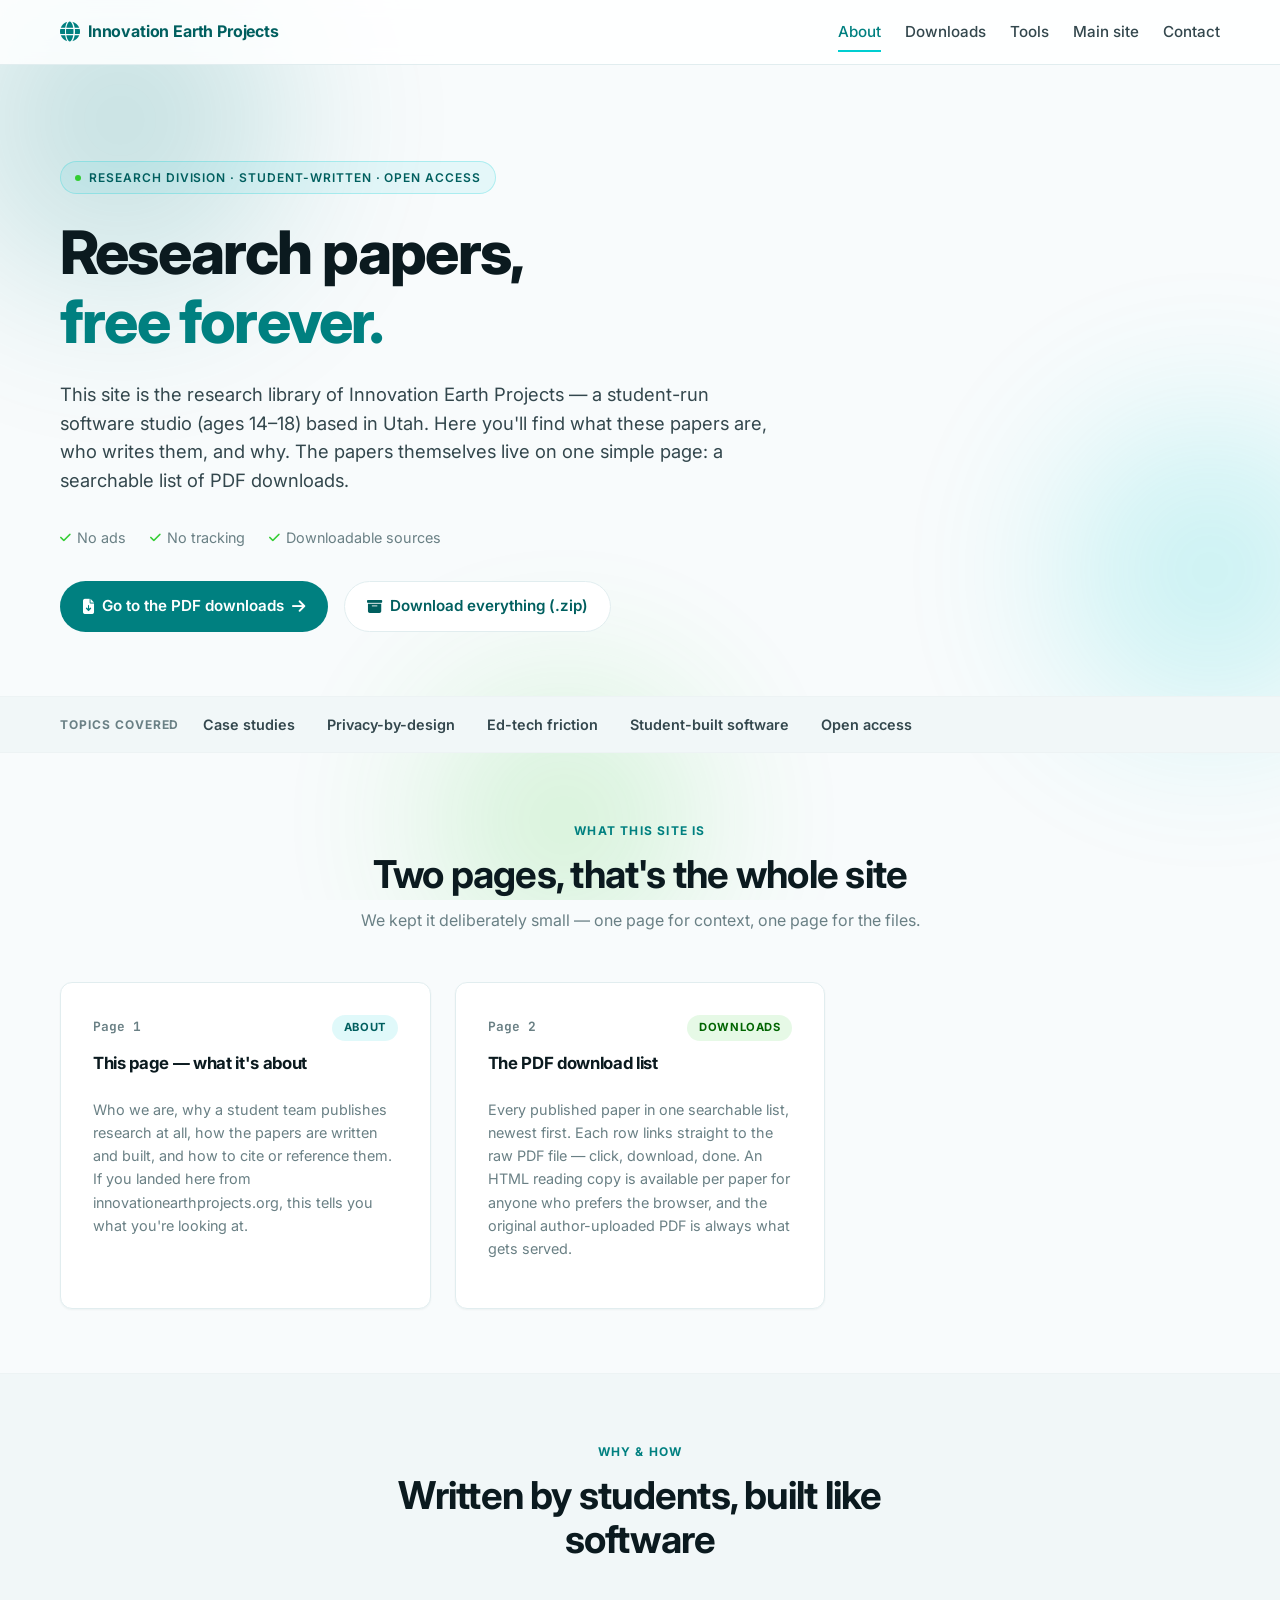
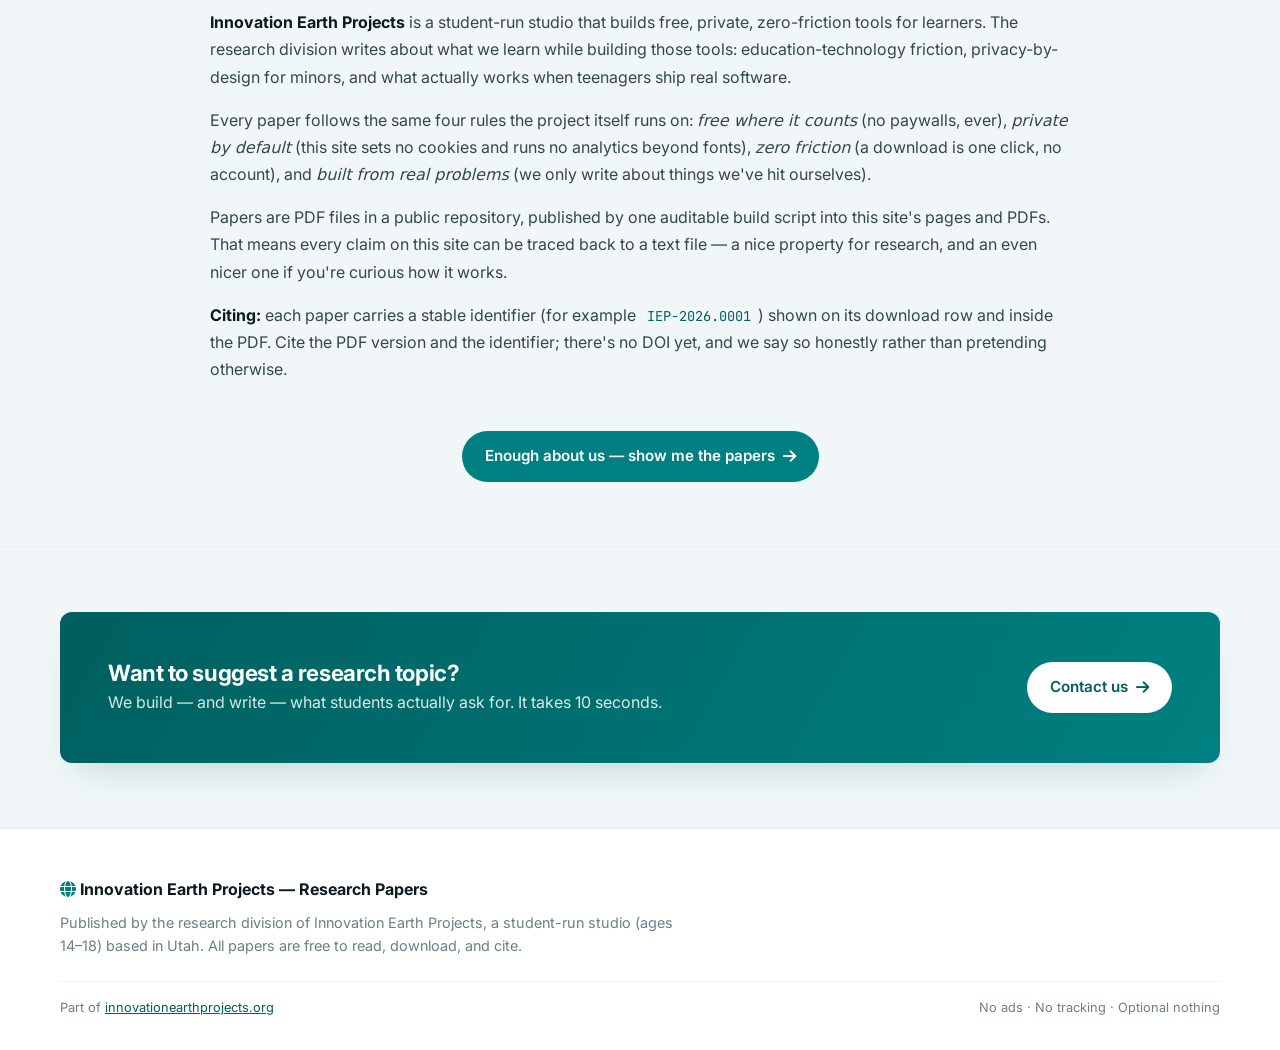
==== commit 0b3d85cb: "Remove author how-to-add section from site; route all contact links to innovationearthprojects.org/c" ====
--- a/index.html
+++ b/index.html
@@ -10,6 +10,9 @@
 <link href="https://fonts.googleapis.com/css2?family=Inter:wght@400;500;600;700;800&family=JetBrains+Mono:wght@500;700&display=swap" rel="stylesheet" />
 <link rel="stylesheet" href="https://cdnjs.cloudflare.com/ajax/libs/font-awesome/6.4.0/css/all.min.css" />
 <link rel="stylesheet" href="css/styles.css" />
+<!-- Same tab icon as the main site (innovationearthprojects.org uses /images/logo.png) -->
+<link rel="icon" type="image/png" href="/images/logo.png" />
+<link rel="apple-touch-icon" href="/images/logo.png" />
 </head>
 <body data-page="library">
 
@@ -28,10 +31,11 @@
       <span class="nav__wordmark">Innovation Earth Projects</span>
     </a>
     <nav class="nav__links">
-      <a href="./" class="is-current">About</a>
-      <a href="downloads/">Downloads</a>
+      <a href="/" class="is-current">About</a>
+      <a href="/downloads/">Downloads</a>
       <a href="https://innovationearthprojects.org/products">Tools</a>
-      <a href="https://innovationearthprojects.org/about">Main site</a>
+      <a href="https://innovationearthprojects.org/home/">Main site</a>
+      <a href="https://innovationearthprojects.org/contact/">Contact</a>
     </nav>
   </div>
 </header>
@@ -58,8 +62,8 @@
         <li><i class="fas fa-check"></i> Downloadable sources</li>
       </ul>
       <div class="hero__actions">
-        <a href="downloads/" class="btn btn--primary"><i class="fas fa-file-arrow-down"></i> Go to the PDF downloads <i class="fas fa-arrow-right"></i></a>
-        <a href="downloads/all-papers.zip" class="btn btn--secondary" download><i class="fas fa-box-archive"></i> Download everything (.zip)</a>
+        <a href="/downloads/" class="btn btn--primary"><i class="fas fa-file-arrow-down"></i> Go to the PDF downloads <i class="fas fa-arrow-right"></i></a>
+        <a href="/downloads/all-papers.zip" class="btn btn--secondary" download><i class="fas fa-box-archive"></i> Download everything (.zip)</a>
       </div>
     </div>
   </section>
@@ -89,7 +93,7 @@
             <span class="paper-card__num">Page 1</span>
             <span class="badge badge--live">About</span>
           </div>
-          <h3 class="paper-card__title"><a href="./">This page — what it's about</a></h3>
+          <h3 class="paper-card__title"><a href="/">This page — what it's about</a></h3>
           <p class="paper-card__summary">
             Who we are, why a student team publishes research at all, how the
             papers are written and built, and how to cite or reference them.
@@ -102,7 +106,7 @@
             <span class="paper-card__num">Page 2</span>
             <span class="badge badge--new">Downloads</span>
           </div>
-          <h3 class="paper-card__title"><a href="downloads/">The PDF download list</a></h3>
+          <h3 class="paper-card__title"><a href="/downloads/">The PDF download list</a></h3>
           <p class="paper-card__summary">
             Every published paper in one searchable list, newest first. Each row
             links straight to the raw PDF file — click, download, done. An HTML
@@ -150,24 +154,8 @@
         </p>
       </div>
       <div class="container" style="text-align:center;margin-top:var(--s-7)">
-        <a href="downloads/" class="btn btn--primary">Enough about us — show me the papers <i class="fas fa-arrow-right"></i></a>
+        <a href="/downloads/" class="btn btn--primary">Enough about us — show me the papers <i class="fas fa-arrow-right"></i></a>
       </div>
-    </div>
-  </section>
-
-  <!-- HOW A PAPER GETS HERE (author instructions, human-auditable) -->
-  <section class="section" id="how-to-add">
-    <div class="container container--narrow">
-      <header class="section__head reveal">
-        <span class="eyebrow">For authors</span>
-        <h2 class="section__title">Publishing a paper takes one file</h2>
-        <p class="section__sub">No forms, no build step, no extra files of any kind.</p>
-      </header>
-      <ol class="num-list" style="font-size:1rem">
-        <li><strong>Upload the PDF.</strong> Put your finished paper at <code>papers/&lt;name&gt;.pdf</code> in the GitHub repo &mdash; that is the entire publishing process.</li>
-        <li><strong>It appears automatically.</strong> The download list reads the <code>papers/</code> folder live from GitHub every time someone opens it, so the new row shows up as soon as the commit is pushed. Titles come from the file name; links point straight at your PDF.</li>
-        <li><strong>Nothing else to maintain.</strong> There are no markdown sources, no catalog entries, and no generated HTML pages per paper. The only config on the whole site is one two-line file (<code>js/site-config.json</code>) naming this repo.</li>
-      </ol>
     </div>
   </section>
 
@@ -179,8 +167,8 @@
           <h2>Want to suggest a research topic?</h2>
           <p>We build — and write — what students actually ask for. It takes 10 seconds.</p>
         </div>
-        <a href="https://innovationearthprojects.org/home/" class="btn btn--primary">
-          Visit innovationearthprojects.org <i class="fas fa-arrow-right"></i>
+        <a href="https://innovationearthprojects.org/contact/" class="btn btn--primary">
+          Contact us <i class="fas fa-arrow-right"></i>
         </a>
       </div>
     </div>
